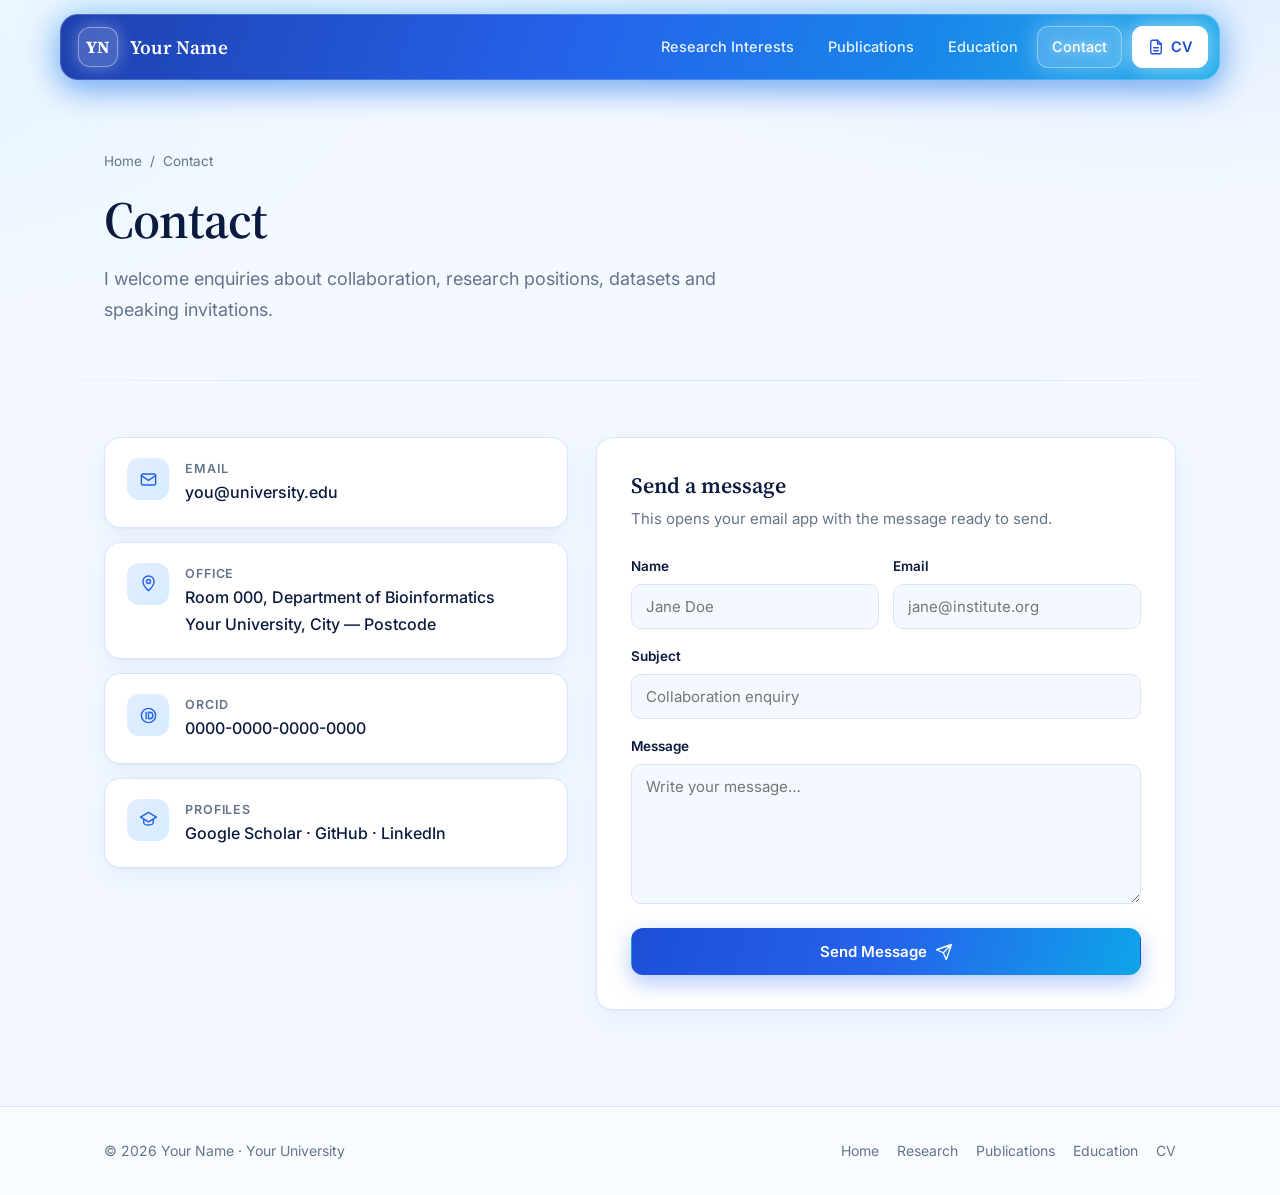
==== contact.html @ ebce8772 "Add files via upload" ====
<!DOCTYPE html>
<html lang="en">
<head>
  <meta charset="UTF-8">
  <meta name="viewport" content="width=device-width, initial-scale=1.0">
  <title>Contact | Your Name</title>
  <link rel="preconnect" href="https://fonts.googleapis.com">
  <link rel="preconnect" href="https://fonts.gstatic.com" crossorigin>
  <link href="https://fonts.googleapis.com/css2?family=Inter:wght@400;500;600;700&family=Source+Serif+4:opsz,wght@8..60,500;8..60,600;8..60,700&display=swap" rel="stylesheet">
  <link rel="stylesheet" href="styles.css">
</head>
<body>

<header class="site-header">
  <div class="navbar">
    <a href="index.html" class="brand" aria-label="Home">
      <span class="brand-mark">YN</span>
      <span class="brand-name">Your Name</span>
    </a>
    <button class="menu-toggle" id="menuToggle" aria-label="Open menu" aria-expanded="false">
      <svg class="icon" viewBox="0 0 24 24"><path d="M4 7h16M4 12h16M4 17h16"/></svg>
    </button>
    <ul class="nav-links" id="navLinks">
      <li><a href="research.html">Research Interests</a></li>
      <li><a href="publications.html">Publications</a></li>
      <li><a href="education.html">Education</a></li>
      <li><a href="contact.html" class="active" aria-current="page">Contact</a></li>
      <li><a href="cv.html" class="nav-cv"><svg class="icon" viewBox="0 0 24 24"><path d="M14 3H7a2 2 0 0 0-2 2v14a2 2 0 0 0 2 2h10a2 2 0 0 0 2-2V8z"/><path d="M14 3v5h5M9 13h6M9 17h6"/></svg>CV</a></li>
    </ul>
  </div>
</header>

<main>
  <section class="page-hero">
    <div class="container reveal">
      <div class="crumbs"><a href="index.html">Home</a> / <span>Contact</span></div>
      <h1>Contact</h1>
      <p>I welcome enquiries about collaboration, research positions, datasets and speaking invitations.</p>
    </div>
  </section>

  <section class="page-body">
    <div class="container contact-grid">
      <div class="contact-info reveal">
        <div class="card c-item">
          <div class="r-icon"><svg class="icon" viewBox="0 0 24 24"><rect x="3" y="5" width="18" height="14" rx="2"/><path d="M3 7l9 6 9-6"/></svg></div>
          <div><div class="c-label">Email</div><div class="c-value"><a href="mailto:you@university.edu">you@university.edu</a></div></div>
        </div>
        <div class="card c-item">
          <div class="r-icon"><svg class="icon" viewBox="0 0 24 24"><path d="M12 21s-7-6.2-7-11.5a7 7 0 0 1 14 0C19 14.8 12 21 12 21z"/><circle cx="12" cy="9.5" r="2.5"/></svg></div>
          <div><div class="c-label">Office</div><div class="c-value">Room 000, Department of Bioinformatics<br>Your University, City — Postcode</div></div>
        </div>
        <div class="card c-item">
          <div class="r-icon"><svg class="icon" viewBox="0 0 24 24"><circle cx="12" cy="12" r="9"/><path d="M9 8v8M12 8h1.5a4 4 0 0 1 0 8H12z"/></svg></div>
          <div><div class="c-label">ORCID</div><div class="c-value"><a href="https://orcid.org/" target="_blank" rel="noopener">0000-0000-0000-0000</a></div></div>
        </div>
        <div class="card c-item">
          <div class="r-icon"><svg class="icon" viewBox="0 0 24 24"><path d="M2 9l10-6 10 6-10 6z"/><path d="M6 11.5V16c0 1.5 2.7 3 6 3s6-1.5 6-3v-4.5"/></svg></div>
          <div><div class="c-label">Profiles</div><div class="c-value">
            <a href="https://scholar.google.com/" target="_blank" rel="noopener">Google Scholar</a> ·
            <a href="https://github.com/" target="_blank" rel="noopener">GitHub</a> ·
            <a href="https://www.linkedin.com/" target="_blank" rel="noopener">LinkedIn</a>
          </div></div>
        </div>
      </div>

      <!-- Change data-email to your address -->
      <form class="card contact-form reveal" id="contactForm" data-email="you@university.edu">
        <h3>Send a message</h3>
        <p>This opens your email app with the message ready to send.</p>
        <div class="field-row">
          <div class="field"><label for="cName">Name</label><input id="cName" type="text" placeholder="Jane Doe" required></div>
          <div class="field"><label for="cEmail">Email</label><input id="cEmail" type="email" placeholder="jane@institute.org" required></div>
        </div>
        <div class="field"><label for="cSubject">Subject</label><input id="cSubject" type="text" placeholder="Collaboration enquiry"></div>
        <div class="field"><label for="cMsg">Message</label><textarea id="cMsg" placeholder="Write your message…" required></textarea></div>
        <button type="submit" class="btn btn-primary">
          Send Message
          <svg class="icon" viewBox="0 0 24 24"><path d="M22 2L11 13M22 2l-7 20-4-9-9-4z"/></svg>
        </button>
      </form>
    </div>
  </section>
</main>

<footer>
  <div class="container foot">
    <span>© <span id="year">2026</span> Your Name · Your University</span>
    <nav><a href="index.html">Home</a><a href="research.html">Research</a><a href="publications.html">Publications</a><a href="education.html">Education</a><a href="cv.html">CV</a></nav>
  </div>
</footer>

<script src="script.js"></script>
</body>
</html>
---- styles.css ----
/* =========================================================
   Portfolio — shared stylesheet (used by every page)
   ========================================================= */

:root {
  --bg: #f4f9ff;            /* very light blue page background */
  --bg-2: #eaf3ff;
  --surface: #ffffff;
  --ink: #0b1b3f;
  --text: #334155;
  --muted: #64748b;
  --line: #d9e6fa;
  --accent: #2563eb;
  --accent-strong: #1d4ed8;
  --accent-soft: #e3eeff;
  --sky: #0ea5e9;
  --gold: #b7791f;
  --shadow: 0 1px 2px rgba(15,40,100,.04), 0 10px 30px rgba(37,99,235,.08);
  --radius: 16px;
  --serif: "Source Serif 4", Georgia, serif;
  --sans: "Inter", system-ui, -apple-system, "Segoe UI", Roboto, sans-serif;
}

*, *::before, *::after { margin: 0; padding: 0; box-sizing: border-box; }
html { scroll-behavior: smooth; }
body {
  font-family: var(--sans);
  background:
    radial-gradient(1200px 500px at 90% -10%, #dcebff 0%, transparent 60%),
    radial-gradient(900px 400px at -10% 10%, #e6f4ff 0%, transparent 60%),
    var(--bg);
  background-attachment: fixed;
  color: var(--text);
  line-height: 1.7;
  font-size: 16px;
  -webkit-font-smoothing: antialiased;
  min-height: 100vh;
  display: flex;
  flex-direction: column;
}
main { flex: 1; }
a { color: var(--accent); text-decoration: none; }
a:hover { color: var(--accent-strong); }
img { max-width: 100%; display: block; }
.container { width: 100%; max-width: 1120px; margin: 0 auto; padding: 0 24px; }
h1, h2, h3 { font-family: var(--serif); color: var(--ink); line-height: 1.25; font-weight: 600; }
svg.icon { width: 18px; height: 18px; stroke: currentColor; fill: none; stroke-width: 1.8; stroke-linecap: round; stroke-linejoin: round; flex-shrink: 0; }

/* =========================================================
   GLOWING BLUE NAVIGATION BAR
   ========================================================= */
.site-header {
  position: fixed; top: 14px; left: 0; right: 0; z-index: 100;
  padding: 0 16px;
}
.navbar {
  position: relative;
  max-width: 1160px; margin: 0 auto;
  height: 66px; padding: 0 12px 0 18px;
  display: flex; align-items: center; justify-content: space-between;
  border-radius: 18px;
  background: linear-gradient(110deg, #1e40af 0%, #2563eb 45%, #0ea5e9 100%);
  box-shadow:
    0 0 0 1px rgba(255,255,255,.18) inset,
    0 10px 30px rgba(37,99,235,.45),
    0 0 40px rgba(14,165,233,.35);
  animation: navGlow 4s ease-in-out infinite;
  overflow: visible;
}
/* moving light sweep across the bar */
.navbar::before {
  content: ""; position: absolute; inset: 0; border-radius: inherit; pointer-events: none;
  background: linear-gradient(100deg, transparent 30%, rgba(255,255,255,.22) 50%, transparent 70%);
  background-size: 250% 100%;
  animation: navShine 6s linear infinite;
}
@keyframes navGlow {
  0%, 100% { box-shadow: 0 0 0 1px rgba(255,255,255,.18) inset, 0 10px 30px rgba(37,99,235,.40), 0 0 34px rgba(14,165,233,.28); }
  50%      { box-shadow: 0 0 0 1px rgba(255,255,255,.22) inset, 0 12px 38px rgba(37,99,235,.55), 0 0 60px rgba(14,165,233,.50); }
}
@keyframes navShine { from { background-position: 150% 0; } to { background-position: -100% 0; } }

.brand { display: flex; align-items: center; gap: 12px; color: #fff; position: relative; z-index: 1; }
.brand:hover { color: #fff; }
.brand-mark {
  width: 40px; height: 40px; border-radius: 12px;
  background: rgba(255,255,255,.18); border: 1px solid rgba(255,255,255,.4);
  display: grid; place-items: center;
  font-family: var(--serif); font-weight: 700; font-size: 17px;
  box-shadow: 0 0 18px rgba(255,255,255,.35);
}
.brand-name { font-family: var(--serif); font-weight: 600; font-size: 19px; letter-spacing: .01em; }

.nav-links { display: flex; align-items: center; gap: 4px; list-style: none; position: relative; z-index: 1; }
.nav-links a {
  display: flex; align-items: center; gap: 6px;
  padding: 9px 15px; border-radius: 11px;
  color: rgba(255,255,255,.9); font-size: 14.5px; font-weight: 500;
  transition: background .25s, color .25s, box-shadow .25s, text-shadow .25s;
}
.nav-links a:hover {
  color: #fff; background: rgba(255,255,255,.14);
  text-shadow: 0 0 12px rgba(255,255,255,.8);
}
.nav-links a.active {
  color: #fff; background: rgba(255,255,255,.2);
  box-shadow: 0 0 0 1px rgba(255,255,255,.35) inset, 0 0 22px rgba(255,255,255,.35);
  text-shadow: 0 0 10px rgba(255,255,255,.7);
}
.nav-links a.nav-cv {
  margin-left: 6px; background: #fff; color: var(--accent-strong); font-weight: 600;
  box-shadow: 0 0 20px rgba(255,255,255,.55);
}
.nav-links a.nav-cv:hover { background: #fff; color: var(--accent-strong); text-shadow: none; box-shadow: 0 0 30px rgba(255,255,255,.9); transform: translateY(-1px); }
.nav-links a.nav-cv.active { outline: 2px solid rgba(255,255,255,.7); outline-offset: 2px; }

.menu-toggle {
  display: none; position: relative; z-index: 1;
  background: rgba(255,255,255,.15); border: 1px solid rgba(255,255,255,.35); border-radius: 11px;
  width: 44px; height: 44px; cursor: pointer; color: #fff;
  align-items: center; justify-content: center;
}
.menu-toggle svg { width: 22px; height: 22px; }

/* =========================================================
   BUTTONS / COMMON
   ========================================================= */
.btn-row { display: flex; flex-wrap: wrap; gap: 12px; }
.btn {
  display: inline-flex; align-items: center; gap: 8px;
  padding: 13px 24px; border-radius: 12px; border: 1px solid transparent;
  font: 600 15px var(--sans); cursor: pointer; transition: all .2s;
}
.btn-primary {
  background: linear-gradient(110deg, #1d4ed8, #2563eb 50%, #0ea5e9); color: #fff;
  box-shadow: 0 8px 22px rgba(37,99,235,.35);
}
.btn-primary:hover { color: #fff; transform: translateY(-2px); box-shadow: 0 12px 30px rgba(37,99,235,.5); }
.btn-ghost { background: var(--surface); border-color: var(--line); color: var(--ink); }
.btn-ghost:hover { border-color: var(--accent); color: var(--accent); }

.eyebrow {
  display: inline-flex; align-items: center; gap: 8px;
  font-size: 13px; font-weight: 600; letter-spacing: .09em; text-transform: uppercase;
  color: var(--accent); margin-bottom: 16px;
}
.eyebrow::before { content: ""; width: 28px; height: 2px; background: linear-gradient(90deg, var(--accent), var(--sky)); }

.card {
  background: var(--surface); border: 1px solid var(--line); border-radius: var(--radius);
  box-shadow: var(--shadow);
}
.r-icon {
  width: 46px; height: 46px; border-radius: 12px; flex-shrink: 0;
  background: linear-gradient(135deg, var(--accent-soft), #d6ecff); color: var(--accent);
  display: grid; place-items: center;
}
.r-icon svg.icon { width: 22px; height: 22px; }
.tags { display: flex; flex-wrap: wrap; gap: 8px; }
.tag { font-size: 12.5px; padding: 4px 10px; border-radius: 6px; background: var(--accent-soft); color: var(--accent-strong); font-weight: 500; }

/* =========================================================
   PAGE HEADER (inner pages)
   ========================================================= */
.page-hero { padding: 150px 0 56px; position: relative; }
.page-hero::after {
  content: ""; position: absolute; left: 0; right: 0; bottom: 0; height: 1px;
  background: linear-gradient(90deg, transparent, var(--line) 20%, var(--line) 80%, transparent);
}
.crumbs { font-size: 13.5px; color: var(--muted); margin-bottom: 14px; display: flex; gap: 8px; align-items: center; }
.crumbs a { color: var(--muted); }
.crumbs a:hover { color: var(--accent); }
.page-hero h1 { font-size: clamp(36px, 5vw, 52px); letter-spacing: -.02em; margin-bottom: 12px; }
.page-hero p { font-size: 18px; color: var(--muted); max-width: 680px; }
.page-body { padding: 56px 0 96px; }

/* =========================================================
   HOME
   ========================================================= */
.hero { padding: 160px 0 80px; }
.hero-grid { display: grid; grid-template-columns: 1.4fr 1fr; gap: 64px; align-items: center; }
.hero h1 { font-size: clamp(40px, 6vw, 62px); letter-spacing: -.02em; margin-bottom: 10px; }
.hero .role { font-size: 19px; color: var(--ink); font-weight: 500; margin-bottom: 6px; }
.hero .affil { color: var(--muted); margin-bottom: 22px; display: flex; align-items: center; gap: 8px; }
.hero .lead { font-size: 17.5px; max-width: 580px; margin-bottom: 30px; }
.hero .btn-row { margin-bottom: 30px; }
.socials { display: flex; gap: 10px; flex-wrap: wrap; }
.social {
  display: inline-flex; align-items: center; gap: 7px;
  padding: 7px 13px; border: 1px solid var(--line); border-radius: 999px;
  font-size: 13.5px; font-weight: 500; color: var(--text); background: var(--surface); transition: all .2s;
}
.social:hover { border-color: var(--accent); color: var(--accent); box-shadow: 0 0 16px rgba(37,99,235,.18); }
.social svg.icon { width: 15px; height: 15px; }

.portrait-wrap { position: relative; justify-self: center; }
.portrait {
  width: 340px; height: 400px; border-radius: 24px; overflow: hidden;
  background: linear-gradient(145deg, #dbeafe, #f0f9ff);
  border: 6px solid #fff; box-shadow: 0 20px 50px rgba(37,99,235,.22);
  display: grid; place-items: center;
}
.portrait img { width: 100%; height: 100%; object-fit: cover; }
.portrait .initials { font-family: var(--serif); font-size: 96px; color: var(--accent); opacity: .45; display: none; }
.portrait.no-img .initials { display: block; }
.stat-card {
  position: absolute; left: -36px; bottom: 30px;
  background: var(--surface); border: 1px solid var(--line); border-radius: 14px;
  box-shadow: var(--shadow); padding: 16px 20px; display: flex; gap: 22px;
}
.stat strong { display: block; font-family: var(--serif); font-size: 26px; color: var(--ink); line-height: 1.1; }
.stat span { font-size: 12px; color: var(--muted); text-transform: uppercase; letter-spacing: .06em; }

.explore { padding: 20px 0 96px; }
.explore h2 { font-size: 28px; margin-bottom: 24px; }
.explore-grid { display: grid; grid-template-columns: repeat(5, 1fr); gap: 16px; }
.explore-card {
  padding: 24px 20px; display: flex; flex-direction: column; gap: 12px; color: var(--text);
  transition: transform .25s, box-shadow .25s, border-color .25s;
}
.explore-card:hover { transform: translateY(-4px); border-color: var(--accent); box-shadow: 0 16px 40px rgba(37,99,235,.18); color: var(--text); }
.explore-card h3 { font-size: 18px; }
.explore-card p { font-size: 14px; color: var(--muted); line-height: 1.55; }
.explore-card .go { margin-top: auto; font-size: 13.5px; font-weight: 600; color: var(--accent); display: flex; align-items: center; gap: 6px; }
.explore-card .go svg.icon { width: 15px; height: 15px; transition: transform .2s; }
.explore-card:hover .go svg.icon { transform: translateX(4px); }

/* =========================================================
   RESEARCH
   ========================================================= */
.research-grid { display: grid; grid-template-columns: repeat(2, 1fr); gap: 22px; }
.r-card { padding: 32px; transition: border-color .25s, transform .25s, box-shadow .25s; }
.r-card:hover { border-color: var(--accent); transform: translateY(-4px); box-shadow: 0 16px 40px rgba(37,99,235,.15); }
.r-card .r-icon { margin-bottom: 18px; }
.r-card h3 { font-size: 21px; margin-bottom: 10px; }
.r-card p { margin-bottom: 16px; }
.focus-box { margin-top: 28px; padding: 30px 32px; display: flex; gap: 20px; align-items: flex-start; }
.focus-box h3 { font-size: 20px; margin-bottom: 6px; }

/* =========================================================
   PUBLICATIONS
   ========================================================= */
.pub-toolbar { display: flex; justify-content: space-between; align-items: center; flex-wrap: wrap; gap: 16px; margin-bottom: 24px; }
.filters { display: flex; gap: 8px; flex-wrap: wrap; }
.filter {
  padding: 8px 16px; border-radius: 999px; border: 1px solid var(--line); background: var(--surface);
  font: 500 14px var(--sans); color: var(--text); cursor: pointer; transition: all .2s;
}
.filter:hover { border-color: var(--accent); color: var(--accent); }
.filter.active { background: var(--accent); color: #fff; border-color: var(--accent); box-shadow: 0 0 18px rgba(37,99,235,.35); }
.pub-note { font-size: 13.5px; color: var(--muted); }
.pub-list { list-style: none; display: flex; flex-direction: column; gap: 14px; }
.pub { display: grid; grid-template-columns: 80px 1fr; gap: 24px; padding: 26px 28px; }
.pub.hidden { display: none; }
.pub-year { font-family: var(--serif); font-size: 22px; color: var(--accent); font-weight: 600; }
.pub-title { font-family: var(--serif); font-size: 19px; color: var(--ink); font-weight: 600; line-height: 1.4; margin-bottom: 6px; }
.pub-authors { font-size: 15px; margin-bottom: 4px; }
.pub-authors .me { color: var(--ink); font-weight: 600; text-decoration: underline; text-decoration-color: var(--accent); text-underline-offset: 3px; }
.pub-venue { font-size: 15px; color: var(--muted); font-style: italic; margin-bottom: 12px; }
.pub-meta { display: flex; flex-wrap: wrap; gap: 8px; align-items: center; }
.badge { font-size: 11.5px; font-weight: 600; letter-spacing: .05em; text-transform: uppercase; padding: 3px 9px; border-radius: 5px; }
.badge.journal { background: var(--accent-soft); color: var(--accent-strong); }
.badge.conference { background: #fdf3e2; color: var(--gold); }
.badge.preprint { background: #f1f5f9; color: var(--muted); border: 1px solid var(--line); }
.pub-link {
  display: inline-flex; align-items: center; gap: 5px;
  font-size: 13px; font-weight: 600; padding: 3px 10px; border-radius: 6px;
  border: 1px solid var(--line); color: var(--text); background: var(--surface);
}
.pub-link:hover { border-color: var(--accent); color: var(--accent); }
.pub-link svg.icon { width: 13px; height: 13px; }
.pub-more { margin-top: 28px; }

/* =========================================================
   EDUCATION
   ========================================================= */
.timeline { position: relative; margin-left: 8px; }
.timeline::before { content: ""; position: absolute; left: 0; top: 8px; bottom: 8px; width: 2px; background: linear-gradient(var(--accent), var(--sky), var(--line)); }
.edu { position: relative; padding: 0 0 36px 44px; }
.edu:last-child { padding-bottom: 0; }
.edu::before {
  content: ""; position: absolute; left: -7px; top: 26px;
  width: 16px; height: 16px; border-radius: 50%;
  background: #fff; border: 3px solid var(--accent); box-shadow: 0 0 12px rgba(37,99,235,.5);
}
.edu-card { padding: 28px 30px; display: grid; grid-template-columns: 1fr auto; gap: 8px 24px; }
.edu-card h3 { font-size: 21px; }
.edu-date { font-size: 14px; font-weight: 600; color: var(--accent); white-space: nowrap; padding-top: 4px; }
.edu-inst { grid-column: 1 / -1; color: var(--ink); font-weight: 500; display: flex; align-items: center; gap: 7px; }
.edu-details { grid-column: 1 / -1; margin-top: 8px; font-size: 15px; }
.edu-details div { margin-bottom: 3px; }
.edu-details b { color: var(--ink); font-weight: 600; }

/* =========================================================
   CONTACT
   ========================================================= */
.contact-grid { display: grid; grid-template-columns: 1fr 1.25fr; gap: 28px; }
.contact-info { display: flex; flex-direction: column; gap: 14px; }
.c-item { display: flex; gap: 16px; align-items: flex-start; padding: 20px 22px; }
.c-item .r-icon { width: 42px; height: 42px; }
.c-item .r-icon svg.icon { width: 19px; height: 19px; }
.c-label { font-size: 12.5px; text-transform: uppercase; letter-spacing: .07em; color: var(--muted); font-weight: 600; }
.c-value { color: var(--ink); font-weight: 500; word-break: break-word; }
.c-value a { color: var(--ink); }
.c-value a:hover { color: var(--accent); }
.contact-form { padding: 34px; }
.contact-form h3 { font-size: 22px; margin-bottom: 6px; }
.contact-form > p { color: var(--muted); font-size: 15px; margin-bottom: 24px; }
.field-row { display: grid; grid-template-columns: 1fr 1fr; gap: 14px; }
.field { margin-bottom: 16px; }
.field label { display: block; font-size: 13.5px; font-weight: 600; color: var(--ink); margin-bottom: 6px; }
.field input, .field textarea {
  width: 100%; padding: 12px 14px; border-radius: 10px; border: 1px solid var(--line);
  background: var(--bg); color: var(--ink); font: 15px var(--sans); transition: border-color .2s, box-shadow .2s;
}
.field input:focus, .field textarea:focus { outline: none; border-color: var(--accent); box-shadow: 0 0 0 3px var(--accent-soft), 0 0 16px rgba(37,99,235,.15); }
.field textarea { resize: vertical; min-height: 140px; }
.contact-form .btn { width: 100%; justify-content: center; }

/* =========================================================
   CV
   ========================================================= */
.cv-top { display: grid; grid-template-columns: 1.2fr 1fr; gap: 28px; margin-bottom: 28px; }
.cv-download {
  padding: 40px; color: #e8f0ff; border: none; position: relative; overflow: hidden;
  background: linear-gradient(135deg, #1e3a8a 0%, #1d4ed8 55%, #0ea5e9 130%);
  box-shadow: 0 18px 44px rgba(37,99,235,.35);
}
.cv-download::after {
  content: ""; position: absolute; right: -90px; top: -90px; width: 280px; height: 280px; border-radius: 50%;
  background: radial-gradient(circle, rgba(255,255,255,.28), transparent 70%); pointer-events: none;
}
.cv-download h2 { color: #fff; font-size: 30px; margin-bottom: 10px; }
.cv-download p { color: #cfe0ff; margin-bottom: 24px; max-width: 440px; }
.cv-download .btn-primary { background: #fff; color: var(--accent-strong); box-shadow: 0 0 24px rgba(255,255,255,.4); }
.cv-download .btn-primary:hover { color: var(--accent-strong); }
.cv-download .btn-ghost { background: transparent; border-color: rgba(255,255,255,.4); color: #fff; }
.cv-download .btn-ghost:hover { border-color: #fff; color: #fff; }
.cv-updated { font-size: 13px; color: #b8cdf5; margin-top: 18px; display: flex; align-items: center; gap: 6px; position: relative; z-index: 1; }
.cv-side { padding: 30px; display: flex; flex-direction: column; gap: 22px; }
.cv-side h4 { font-size: 12.5px; text-transform: uppercase; letter-spacing: .1em; color: var(--muted); margin-bottom: 10px; font-weight: 600; }
.cv-side ul { list-style: none; }
.cv-side li { padding: 7px 0; border-bottom: 1px solid var(--line); display: flex; justify-content: space-between; gap: 16px; font-size: 15px; color: var(--ink); }
.cv-side li:last-child { border-bottom: none; }
.cv-side li span:last-child { color: var(--muted); white-space: nowrap; }
.skill-chips { display: flex; flex-wrap: wrap; gap: 8px; }
.skill-chips span { font-size: 13px; padding: 5px 12px; border-radius: 6px; background: var(--accent-soft); color: var(--accent-strong); font-weight: 500; }
.cv-viewer { overflow: hidden; }
.cv-viewer-head { display: flex; justify-content: space-between; align-items: center; padding: 16px 22px; border-bottom: 1px solid var(--line); font-weight: 600; color: var(--ink); }
.cv-viewer iframe { width: 100%; height: 820px; border: 0; display: block; background: var(--bg-2); }

/* =========================================================
   FOOTER
   ========================================================= */
footer { padding: 32px 0; border-top: 1px solid var(--line); background: rgba(255,255,255,.5); }
.foot { display: flex; justify-content: space-between; align-items: center; flex-wrap: wrap; gap: 12px; font-size: 14px; color: var(--muted); }
.foot nav { display: flex; gap: 18px; flex-wrap: wrap; }
.foot a { color: var(--muted); }
.foot a:hover { color: var(--accent); }

/* =========================================================
   ANIMATION
   ========================================================= */
.reveal { opacity: 0; transform: translateY(18px); transition: opacity .7s ease, transform .7s ease; }
.reveal.in { opacity: 1; transform: none; }
@media (prefers-reduced-motion: reduce) {
  html { scroll-behavior: auto; }
  .reveal { opacity: 1; transform: none; transition: none; }
  .navbar, .navbar::before { animation: none; }
}

/* =========================================================
   RESPONSIVE
   ========================================================= */
@media (max-width: 1000px) {
  .explore-grid { grid-template-columns: repeat(3, 1fr); }
}
@media (max-width: 960px) {
  .hero-grid { grid-template-columns: 1fr; gap: 48px; }
  .portrait-wrap { justify-self: start; }
  .contact-grid, .cv-top { grid-template-columns: 1fr; }
  .stat-card { left: auto; right: -16px; }
}
@media (max-width: 900px) {
  .menu-toggle { display: inline-flex; }
  .nav-links {
    position: absolute; top: calc(100% + 10px); left: 0; right: 0;
    flex-direction: column; align-items: stretch; gap: 4px;
    padding: 12px; border-radius: 16px;
    background: linear-gradient(160deg, #1e40af, #2563eb 60%, #0ea5e9);
    box-shadow: 0 16px 40px rgba(37,99,235,.45), 0 0 40px rgba(14,165,233,.3);
    display: none;
  }
  .nav-links.open { display: flex; }
  .nav-links a { padding: 12px 14px; font-size: 16px; }
  .nav-links a.nav-cv { margin: 6px 0 0; justify-content: center; }
}
@media (max-width: 640px) {
  .container { padding: 0 16px; }
  .site-header { top: 10px; padding: 0 10px; }
  .navbar { height: 60px; }
  .brand-name { font-size: 17px; }
  .hero { padding: 120px 0 56px; }
  .page-hero { padding: 120px 0 40px; }
  .page-body { padding: 40px 0 72px; }
  .research-grid { grid-template-columns: 1fr; }
  .explore-grid { grid-template-columns: 1fr 1fr; }
  .portrait { width: min(300px, 100%); height: 340px; }
  .portrait-wrap { justify-self: center; width: 100%; display: flex; flex-direction: column; align-items: center; }
  .stat-card { position: static; margin-top: -40px; }
  .pub { grid-template-columns: 1fr; gap: 4px; padding: 22px; }
  .pub-year { font-size: 16px; }
  .edu { padding-left: 30px; }
  .edu-card { grid-template-columns: 1fr; padding: 22px; }
  .field-row { grid-template-columns: 1fr; }
  .contact-form, .cv-download, .cv-side, .r-card { padding: 24px; }
  .focus-box { flex-direction: column; padding: 24px; }
  .cv-viewer iframe { height: 520px; }
}
@media (max-width: 420px) {
  .explore-grid { grid-template-columns: 1fr; }
}
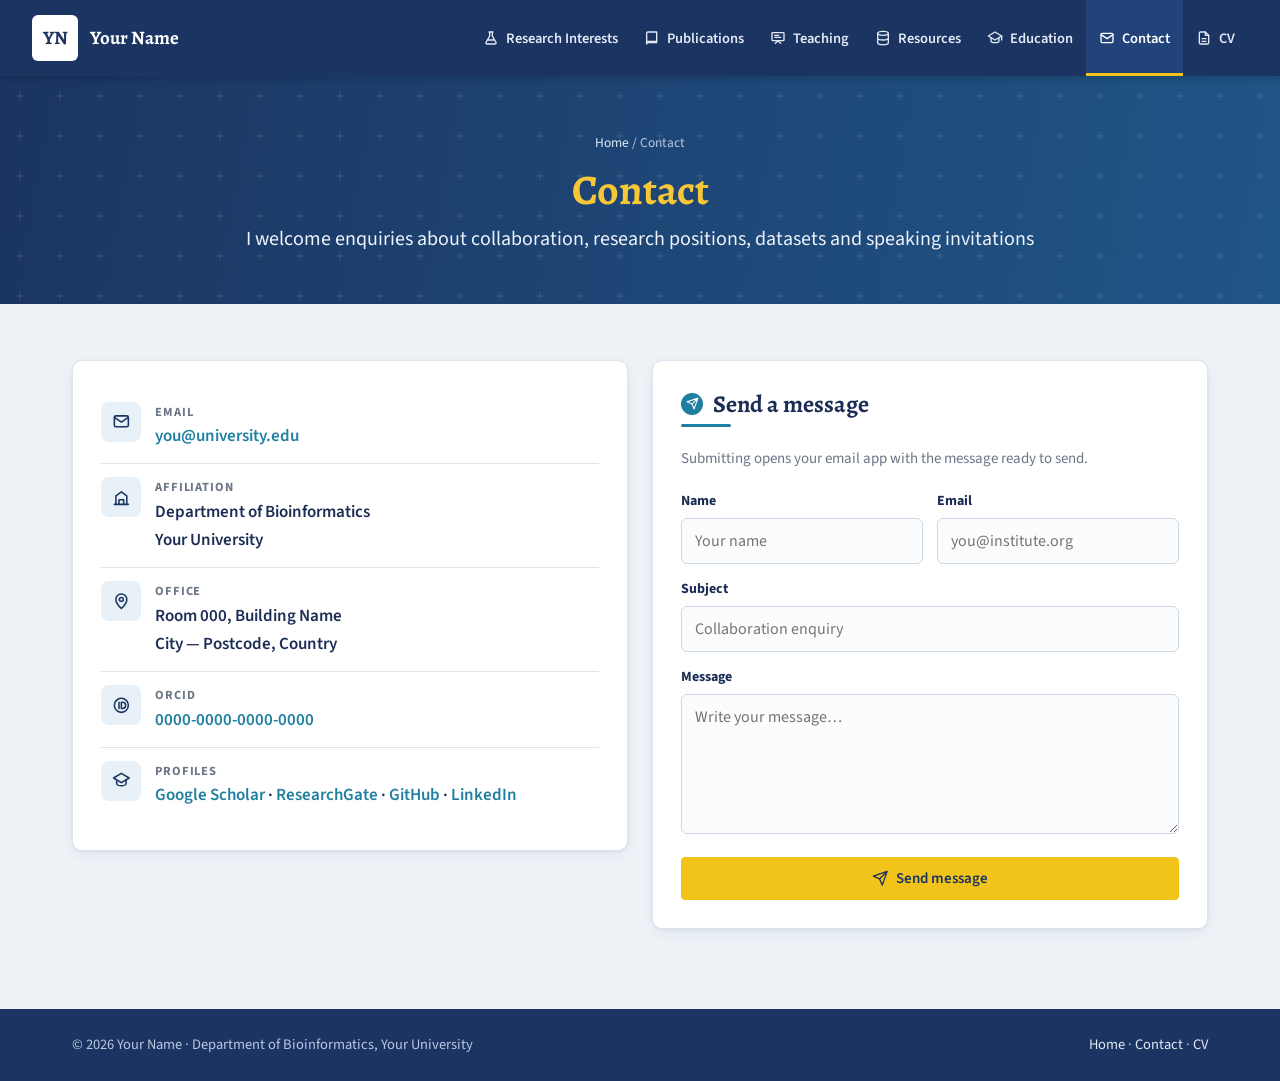
==== commit 67f60901: "Add files via upload" ====
--- a/contact.html
+++ b/contact.html
@@ -3,81 +3,72 @@
 <head>
   <meta charset="UTF-8">
   <meta name="viewport" content="width=device-width, initial-scale=1.0">
+  <meta name="description" content="Academic homepage of Your Name — PhD scholar in bioinformatics.">
   <title>Contact | Your Name</title>
   <link rel="preconnect" href="https://fonts.googleapis.com">
   <link rel="preconnect" href="https://fonts.gstatic.com" crossorigin>
-  <link href="https://fonts.googleapis.com/css2?family=Inter:wght@400;500;600;700&family=Source+Serif+4:opsz,wght@8..60,500;8..60,600;8..60,700&display=swap" rel="stylesheet">
+  <link href="https://fonts.googleapis.com/css2?family=Alegreya:wght@500;700&family=Source+Sans+3:ital,wght@0,400;0,600;0,700;1,400&display=swap" rel="stylesheet">
   <link rel="stylesheet" href="styles.css">
 </head>
 <body>
 
 <header class="site-header">
-  <div class="navbar">
+  <div class="container nav">
     <a href="index.html" class="brand" aria-label="Home">
       <span class="brand-mark">YN</span>
-      <span class="brand-name">Your Name</span>
+      <span class="brand-text">
+        <span class="brand-name">Your Name</span>
+        <span class="brand-sub">PhD Scholar · Bioinformatics</span>
+      </span>
     </a>
-    <button class="menu-toggle" id="menuToggle" aria-label="Open menu" aria-expanded="false">
-      <svg class="icon" viewBox="0 0 24 24"><path d="M4 7h16M4 12h16M4 17h16"/></svg>
-    </button>
-    <ul class="nav-links" id="navLinks">
-      <li><a href="research.html">Research Interests</a></li>
-      <li><a href="publications.html">Publications</a></li>
-      <li><a href="education.html">Education</a></li>
-      <li><a href="contact.html" class="active" aria-current="page">Contact</a></li>
-      <li><a href="cv.html" class="nav-cv"><svg class="icon" viewBox="0 0 24 24"><path d="M14 3H7a2 2 0 0 0-2 2v14a2 2 0 0 0 2 2h10a2 2 0 0 0 2-2V8z"/><path d="M14 3v5h5M9 13h6M9 17h6"/></svg>CV</a></li>
-    </ul>
+    <button class="menu-toggle" id="menuToggle" aria-label="Open menu" aria-expanded="false"><svg class="i" viewBox="0 0 24 24"><path d="M4 7h16M4 12h16M4 17h16"/></svg></button>
+    <nav aria-label="Main">
+      <ul class="nav-links" id="navLinks">
+        <li><a href="research.html"><svg class="i" viewBox="0 0 24 24"><path d="M9 3h6M10 3v6L4.5 18.5A1.7 1.7 0 0 0 6 21h12a1.7 1.7 0 0 0 1.5-2.5L14 9V3M7 15h10"/></svg><span>Research Interests</span></a></li>
+        <li><a href="publications.html"><svg class="i" viewBox="0 0 24 24"><path d="M4 19V5a2 2 0 0 1 2-2h13v16H6a2 2 0 0 0-2 2zM4 19a2 2 0 0 1 2-2h13"/></svg><span>Publications</span></a></li>
+        <li><a href="teaching.html"><svg class="i" viewBox="0 0 24 24"><rect x="3" y="4" width="18" height="12" rx="1"/><path d="M8 20l4-4 4 4M7 8h6M7 11h9"/></svg><span>Teaching</span></a></li>
+        <li><a href="resources.html"><svg class="i" viewBox="0 0 24 24"><ellipse cx="12" cy="5" rx="8" ry="3"/><path d="M4 5v7c0 1.7 3.6 3 8 3s8-1.3 8-3V5M4 12v7c0 1.7 3.6 3 8 3s8-1.3 8-3v-7"/></svg><span>Resources</span></a></li>
+        <li><a href="education.html"><svg class="i" viewBox="0 0 24 24"><path d="M2 9l10-6 10 6-10 6z"/><path d="M6 11.5V16c0 1.5 2.7 3 6 3s6-1.5 6-3v-4.5M22 9v6"/></svg><span>Education</span></a></li>
+        <li><a href="contact.html" class="active" aria-current="page"><svg class="i" viewBox="0 0 24 24"><rect x="3" y="5" width="18" height="14" rx="2"/><path d="M3 7l9 6 9-6"/></svg><span>Contact</span></a></li>
+        <li><a href="cv.html"><svg class="i" viewBox="0 0 24 24"><path d="M14 3H7a2 2 0 0 0-2 2v14a2 2 0 0 0 2 2h10a2 2 0 0 0 2-2V8z"/><path d="M14 3v5h5M9 13h6M9 17h6"/></svg><span>CV</span></a></li>
+      </ul>
+    </nav>
   </div>
 </header>
 
 <main>
-  <section class="page-hero">
-    <div class="container reveal">
-      <div class="crumbs"><a href="index.html">Home</a> / <span>Contact</span></div>
+  <section class="hero-band">
+    <div class="container">
+      <div class="crumbs"><a href="index.html">Home</a> / Contact</div>
       <h1>Contact</h1>
-      <p>I welcome enquiries about collaboration, research positions, datasets and speaking invitations.</p>
+      <p>I welcome enquiries about collaboration, research positions, datasets and speaking invitations</p>
     </div>
   </section>
-
   <section class="page-body">
     <div class="container contact-grid">
-      <div class="contact-info reveal">
-        <div class="card c-item">
-          <div class="r-icon"><svg class="icon" viewBox="0 0 24 24"><rect x="3" y="5" width="18" height="14" rx="2"/><path d="M3 7l9 6 9-6"/></svg></div>
-          <div><div class="c-label">Email</div><div class="c-value"><a href="mailto:you@university.edu">you@university.edu</a></div></div>
-        </div>
-        <div class="card c-item">
-          <div class="r-icon"><svg class="icon" viewBox="0 0 24 24"><path d="M12 21s-7-6.2-7-11.5a7 7 0 0 1 14 0C19 14.8 12 21 12 21z"/><circle cx="12" cy="9.5" r="2.5"/></svg></div>
-          <div><div class="c-label">Office</div><div class="c-value">Room 000, Department of Bioinformatics<br>Your University, City — Postcode</div></div>
-        </div>
-        <div class="card c-item">
-          <div class="r-icon"><svg class="icon" viewBox="0 0 24 24"><circle cx="12" cy="12" r="9"/><path d="M9 8v8M12 8h1.5a4 4 0 0 1 0 8H12z"/></svg></div>
-          <div><div class="c-label">ORCID</div><div class="c-value"><a href="https://orcid.org/" target="_blank" rel="noopener">0000-0000-0000-0000</a></div></div>
-        </div>
-        <div class="card c-item">
-          <div class="r-icon"><svg class="icon" viewBox="0 0 24 24"><path d="M2 9l10-6 10 6-10 6z"/><path d="M6 11.5V16c0 1.5 2.7 3 6 3s6-1.5 6-3v-4.5"/></svg></div>
-          <div><div class="c-label">Profiles</div><div class="c-value">
-            <a href="https://scholar.google.com/" target="_blank" rel="noopener">Google Scholar</a> ·
-            <a href="https://github.com/" target="_blank" rel="noopener">GitHub</a> ·
-            <a href="https://www.linkedin.com/" target="_blank" rel="noopener">LinkedIn</a>
-          </div></div>
-        </div>
+      <div class="card pad">
+        <div class="c-row"><div class="c-ico"><svg class="i" viewBox="0 0 24 24"><rect x="3" y="5" width="18" height="14" rx="2"/><path d="M3 7l9 6 9-6"/></svg></div><div><div class="c-label">Email</div><div class="c-val"><a href="mailto:you@university.edu">you@university.edu</a></div></div></div>
+        <div class="c-row"><div class="c-ico"><svg class="i" viewBox="0 0 24 24"><path d="M3 21h18M5 21V10l7-5 7 5v11M9 21v-6h6v6"/></svg></div><div><div class="c-label">Affiliation</div><div class="c-val">Department of Bioinformatics<br>Your University</div></div></div>
+        <div class="c-row"><div class="c-ico"><svg class="i" viewBox="0 0 24 24"><path d="M12 21s-7-6.2-7-11.5a7 7 0 0 1 14 0C19 14.8 12 21 12 21z"/><circle cx="12" cy="9.5" r="2.5"/></svg></div><div><div class="c-label">Office</div><div class="c-val">Room 000, Building Name<br>City — Postcode, Country</div></div></div>
+        <div class="c-row"><div class="c-ico"><svg class="i" viewBox="0 0 24 24"><circle cx="12" cy="12" r="9"/><path d="M9 8v8M12 8h1.5a4 4 0 0 1 0 8H12z"/></svg></div><div><div class="c-label">ORCID</div><div class="c-val"><a href="https://orcid.org/" target="_blank" rel="noopener">0000-0000-0000-0000</a></div></div></div>
+        <div class="c-row"><div class="c-ico"><svg class="i" viewBox="0 0 24 24"><path d="M2 9l10-6 10 6-10 6z"/><path d="M6 11.5V16c0 1.5 2.7 3 6 3s6-1.5 6-3v-4.5"/></svg></div><div><div class="c-label">Profiles</div><div class="c-val">
+          <a href="https://scholar.google.com/" target="_blank" rel="noopener">Google Scholar</a> ·
+          <a href="https://www.researchgate.net/" target="_blank" rel="noopener">ResearchGate</a> ·
+          <a href="https://github.com/" target="_blank" rel="noopener">GitHub</a> ·
+          <a href="https://www.linkedin.com/" target="_blank" rel="noopener">LinkedIn</a></div></div></div>
       </div>
 
-      <!-- Change data-email to your address -->
-      <form class="card contact-form reveal" id="contactForm" data-email="you@university.edu">
-        <h3>Send a message</h3>
-        <p>This opens your email app with the message ready to send.</p>
-        <div class="field-row">
-          <div class="field"><label for="cName">Name</label><input id="cName" type="text" placeholder="Jane Doe" required></div>
-          <div class="field"><label for="cEmail">Email</label><input id="cEmail" type="email" placeholder="jane@institute.org" required></div>
+      <!-- Change data-email to your own address -->
+      <form class="card pad form-card" id="contactForm" data-email="you@university.edu">
+        <h2 class="section-h"><span class="dot"><svg class="i" viewBox="0 0 24 24"><path d="M22 2L11 13M22 2l-7 20-4-9-9-4z"/></svg></span>Send a message</h2>
+        <p>Submitting opens your email app with the message ready to send.</p>
+        <div class="row2">
+          <div class="field"><label for="cName">Name</label><input id="cName" type="text" placeholder="Your name" required></div>
+          <div class="field"><label for="cEmail">Email</label><input id="cEmail" type="email" placeholder="you@institute.org" required></div>
         </div>
         <div class="field"><label for="cSubject">Subject</label><input id="cSubject" type="text" placeholder="Collaboration enquiry"></div>
         <div class="field"><label for="cMsg">Message</label><textarea id="cMsg" placeholder="Write your message…" required></textarea></div>
-        <button type="submit" class="btn btn-primary">
-          Send Message
-          <svg class="icon" viewBox="0 0 24 24"><path d="M22 2L11 13M22 2l-7 20-4-9-9-4z"/></svg>
-        </button>
+        <button type="submit" class="btn btn-gold"><svg class="i" viewBox="0 0 24 24"><path d="M22 2L11 13M22 2l-7 20-4-9-9-4z"/></svg> Send message</button>
       </form>
     </div>
   </section>
@@ -85,8 +76,8 @@
 
 <footer>
   <div class="container foot">
-    <span>© <span id="year">2026</span> Your Name · Your University</span>
-    <nav><a href="index.html">Home</a><a href="research.html">Research</a><a href="publications.html">Publications</a><a href="education.html">Education</a><a href="cv.html">CV</a></nav>
+    <span>© <span id="year">2026</span> Your Name · Department of Bioinformatics, Your University</span>
+    <span><a href="index.html">Home</a> · <a href="contact.html">Contact</a> · <a href="cv.html">CV</a></span>
   </div>
 </footer>
 
--- a/styles.css
+++ b/styles.css
@@ -1,422 +1,387 @@
 /* =========================================================
-   Portfolio — shared stylesheet (used by every page)
-   ========================================================= */
-
+   Academic Portfolio — shared stylesheet
+   Colour scheme: navy + gold + teal (GPstab-pred style)
+   ========================================================= */
 :root {
-  --bg: #f4f9ff;            /* very light blue page background */
-  --bg-2: #eaf3ff;
+  --navy: #1b3461;         /* header / footer */
+  --navy-2: #22427a;       /* active nav item */
+  --navy-3: #1f5585;       /* hero gradient end */
+  --gold: #f2c318;         /* primary buttons, active underline */
+  --gold-text: #f7c737;    /* hero titles */
+  --teal: #1f7fa0;         /* heading underline, accents */
+  --bg: #eef2f7;           /* page background */
   --surface: #ffffff;
-  --ink: #0b1b3f;
-  --text: #334155;
-  --muted: #64748b;
-  --line: #d9e6fa;
-  --accent: #2563eb;
-  --accent-strong: #1d4ed8;
-  --accent-soft: #e3eeff;
-  --sky: #0ea5e9;
-  --gold: #b7791f;
-  --shadow: 0 1px 2px rgba(15,40,100,.04), 0 10px 30px rgba(37,99,235,.08);
-  --radius: 16px;
-  --serif: "Source Serif 4", Georgia, serif;
-  --sans: "Inter", system-ui, -apple-system, "Segoe UI", Roboto, sans-serif;
+  --ink: #1b2d55;          /* headings */
+  --text: #37414f;
+  --muted: #6b7686;
+  --line: #dde4ee;
+  --soft: #e8f0f8;
+  --radius: 10px;
+  --shadow: 0 1px 3px rgba(27,52,97,.08), 0 4px 14px rgba(27,52,97,.05);
+  --serif: "Alegreya", Georgia, "Times New Roman", serif;
+  --sans: "Source Sans 3", "Source Sans Pro", system-ui, -apple-system, "Segoe UI", Roboto, sans-serif;
+  --gutter: clamp(16px, 4vw, 32px);
 }
 
 *, *::before, *::after { margin: 0; padding: 0; box-sizing: border-box; }
-html { scroll-behavior: smooth; }
+html { -webkit-text-size-adjust: 100%; }
 body {
   font-family: var(--sans);
-  background:
-    radial-gradient(1200px 500px at 90% -10%, #dcebff 0%, transparent 60%),
-    radial-gradient(900px 400px at -10% 10%, #e6f4ff 0%, transparent 60%),
-    var(--bg);
-  background-attachment: fixed;
-  color: var(--text);
-  line-height: 1.7;
-  font-size: 16px;
+  font-size: clamp(15px, 0.35vw + 14px, 17px);
+  line-height: 1.65; color: var(--text); background: var(--bg);
   -webkit-font-smoothing: antialiased;
-  min-height: 100vh;
-  display: flex;
-  flex-direction: column;
+  min-height: 100vh; display: flex; flex-direction: column;
 }
 main { flex: 1; }
-a { color: var(--accent); text-decoration: none; }
-a:hover { color: var(--accent-strong); }
+a { color: var(--teal); text-decoration: none; }
+a:hover { color: var(--navy); text-decoration: underline; text-underline-offset: 3px; }
 img { max-width: 100%; display: block; }
-.container { width: 100%; max-width: 1120px; margin: 0 auto; padding: 0 24px; }
-h1, h2, h3 { font-family: var(--serif); color: var(--ink); line-height: 1.25; font-weight: 600; }
-svg.icon { width: 18px; height: 18px; stroke: currentColor; fill: none; stroke-width: 1.8; stroke-linecap: round; stroke-linejoin: round; flex-shrink: 0; }
-
-/* =========================================================
-   GLOWING BLUE NAVIGATION BAR
-   ========================================================= */
-.site-header {
-  position: fixed; top: 14px; left: 0; right: 0; z-index: 100;
-  padding: 0 16px;
-}
-.navbar {
-  position: relative;
-  max-width: 1160px; margin: 0 auto;
-  height: 66px; padding: 0 12px 0 18px;
-  display: flex; align-items: center; justify-content: space-between;
-  border-radius: 18px;
-  background: linear-gradient(110deg, #1e40af 0%, #2563eb 45%, #0ea5e9 100%);
-  box-shadow:
-    0 0 0 1px rgba(255,255,255,.18) inset,
-    0 10px 30px rgba(37,99,235,.45),
-    0 0 40px rgba(14,165,233,.35);
-  animation: navGlow 4s ease-in-out infinite;
-  overflow: visible;
-}
-/* moving light sweep across the bar */
-.navbar::before {
-  content: ""; position: absolute; inset: 0; border-radius: inherit; pointer-events: none;
-  background: linear-gradient(100deg, transparent 30%, rgba(255,255,255,.22) 50%, transparent 70%);
-  background-size: 250% 100%;
-  animation: navShine 6s linear infinite;
-}
-@keyframes navGlow {
-  0%, 100% { box-shadow: 0 0 0 1px rgba(255,255,255,.18) inset, 0 10px 30px rgba(37,99,235,.40), 0 0 34px rgba(14,165,233,.28); }
-  50%      { box-shadow: 0 0 0 1px rgba(255,255,255,.22) inset, 0 12px 38px rgba(37,99,235,.55), 0 0 60px rgba(14,165,233,.50); }
-}
-@keyframes navShine { from { background-position: 150% 0; } to { background-position: -100% 0; } }
-
-.brand { display: flex; align-items: center; gap: 12px; color: #fff; position: relative; z-index: 1; }
-.brand:hover { color: #fff; }
+h1, h2, h3, h4 { font-family: var(--serif); color: var(--ink); line-height: 1.25; font-weight: 700; }
+.container { width: 100%; max-width: 1200px; margin: 0 auto; padding: 0 var(--gutter); }
+svg.i { width: 1.1em; height: 1.1em; fill: none; stroke: currentColor; stroke-width: 2; stroke-linecap: round; stroke-linejoin: round; flex-shrink: 0; }
+
+/* =========================================================
+   HEADER / NAVIGATION  (solid navy, gold active underline)
+   ========================================================= */
+.site-header { position: sticky; top: 0; z-index: 100; background: var(--navy); box-shadow: 0 2px 8px rgba(0,0,0,.18); }
+.nav { display: flex; align-items: stretch; justify-content: space-between; min-height: 76px; gap: 24px; }
+.site-header .container { max-width: 1400px; }
+@media (max-width: 1480px) and (min-width: 1241px) { .brand-sub { display: none; } .nav-links a { padding: 0 11px; } }
+.brand { display: flex; align-items: center; gap: 12px; color: #fff; padding: 10px 0; min-width: 0; }
+.brand:hover { color: #fff; text-decoration: none; }
 .brand-mark {
-  width: 40px; height: 40px; border-radius: 12px;
-  background: rgba(255,255,255,.18); border: 1px solid rgba(255,255,255,.4);
-  display: grid; place-items: center;
-  font-family: var(--serif); font-weight: 700; font-size: 17px;
-  box-shadow: 0 0 18px rgba(255,255,255,.35);
-}
-.brand-name { font-family: var(--serif); font-weight: 600; font-size: 19px; letter-spacing: .01em; }
-
-.nav-links { display: flex; align-items: center; gap: 4px; list-style: none; position: relative; z-index: 1; }
+  width: 46px; height: 46px; border-radius: 6px; flex-shrink: 0;
+  display: grid; place-items: center; background: #fff; color: var(--navy);
+  font: 700 19px var(--serif);
+}
+.brand-text { display: flex; flex-direction: column; line-height: 1.2; min-width: 0; }
+.brand-name { font: 700 19px var(--serif); color: #fff; white-space: nowrap; }
+.brand-sub { font-size: 13px; color: #b9c8e2; white-space: nowrap; }
+
+.nav > nav { display: flex; }
+.nav-links { display: flex; align-items: stretch; list-style: none; }
+.nav-links li { display: flex; }
 .nav-links a {
-  display: flex; align-items: center; gap: 6px;
-  padding: 9px 15px; border-radius: 11px;
-  color: rgba(255,255,255,.9); font-size: 14.5px; font-weight: 500;
-  transition: background .25s, color .25s, box-shadow .25s, text-shadow .25s;
-}
-.nav-links a:hover {
-  color: #fff; background: rgba(255,255,255,.14);
-  text-shadow: 0 0 12px rgba(255,255,255,.8);
-}
-.nav-links a.active {
-  color: #fff; background: rgba(255,255,255,.2);
-  box-shadow: 0 0 0 1px rgba(255,255,255,.35) inset, 0 0 22px rgba(255,255,255,.35);
-  text-shadow: 0 0 10px rgba(255,255,255,.7);
-}
-.nav-links a.nav-cv {
-  margin-left: 6px; background: #fff; color: var(--accent-strong); font-weight: 600;
-  box-shadow: 0 0 20px rgba(255,255,255,.55);
-}
-.nav-links a.nav-cv:hover { background: #fff; color: var(--accent-strong); text-shadow: none; box-shadow: 0 0 30px rgba(255,255,255,.9); transform: translateY(-1px); }
-.nav-links a.nav-cv.active { outline: 2px solid rgba(255,255,255,.7); outline-offset: 2px; }
+  display: flex; align-items: center; gap: 7px; padding: 0 13px;
+  color: #e3eaf6; font: 600 14.5px var(--sans); white-space: nowrap;
+  border-bottom: 3px solid transparent; border-top: 3px solid transparent;
+  transition: background .2s, color .2s, border-color .2s;
+}
+.nav-links a:hover { color: #fff; background: rgba(255,255,255,.06); text-decoration: none; }
+.nav-links a.active { color: #fff; background: var(--navy-2); border-bottom-color: var(--gold); }
+.nav-links svg.i { width: 16px; height: 16px; }
 
 .menu-toggle {
-  display: none; position: relative; z-index: 1;
-  background: rgba(255,255,255,.15); border: 1px solid rgba(255,255,255,.35); border-radius: 11px;
-  width: 44px; height: 44px; cursor: pointer; color: #fff;
+  display: none; align-self: center; width: 44px; height: 44px; border-radius: 6px; cursor: pointer;
+  background: transparent; border: 1px solid rgba(255,255,255,.35); color: #fff;
   align-items: center; justify-content: center;
 }
-.menu-toggle svg { width: 22px; height: 22px; }
-
-/* =========================================================
-   BUTTONS / COMMON
-   ========================================================= */
-.btn-row { display: flex; flex-wrap: wrap; gap: 12px; }
+.menu-toggle svg.i { width: 22px; height: 22px; }
+
+/* =========================================================
+   HERO BAND (every page)
+   ========================================================= */
+.hero-band {
+  position: relative; text-align: center; color: #fff;
+  padding: clamp(36px, 6vw, 56px) 0 clamp(32px, 5vw, 48px);
+  background: linear-gradient(100deg, #1b3461 0%, #1e4777 55%, #1f5585 100%);
+  overflow: hidden;
+}
+.hero-band::before {   /* faint plus-sign pattern */
+  content: ""; position: absolute; inset: 0; opacity: .12; pointer-events: none;
+  background-image: url("data:image/svg+xml,%3Csvg xmlns='http://www.w3.org/2000/svg' width='40' height='40'%3E%3Cpath d='M20 16v8M16 20h8' stroke='%23ffffff' stroke-width='1.2'/%3E%3C/svg%3E");
+  background-size: 40px 40px;
+}
+.hero-band > .container { position: relative; }
+.hero-band h1 { font-family: var(--serif); color: var(--gold-text); font-size: clamp(28px, 4.2vw, 42px); margin-bottom: 6px; }
+.hero-band p { color: #eef3fb; font-size: clamp(16px, 1.6vw, 20px); max-width: 820px; margin: 0 auto; }
+.crumbs { font-size: 13.5px; color: #b9c8e2; margin-bottom: 10px; }
+.crumbs a { color: #dfe8f6; }
+.crumbs a:hover { color: #fff; }
+
+.page-body { padding: clamp(32px, 5vw, 56px) 0 clamp(48px, 7vw, 80px); }
+
+/* =========================================================
+   COMMON
+   ========================================================= */
+.card { background: var(--surface); border: 1px solid var(--line); border-radius: var(--radius); box-shadow: var(--shadow); }
+.section-h {
+  display: flex; align-items: center; gap: 10px;
+  font-size: clamp(20px, 2vw, 24px); margin-bottom: 20px; padding-bottom: 8px; position: relative;
+}
+.section-h::after { content: ""; position: absolute; left: 0; bottom: 0; width: 50px; height: 3px; border-radius: 2px; background: var(--teal); }
+.section-h .dot { width: 22px; height: 22px; border-radius: 50%; background: var(--teal); color: #fff; display: grid; place-items: center; flex-shrink: 0; }
+.section-h .dot svg.i { width: 13px; height: 13px; }
+.block { margin-bottom: clamp(32px, 5vw, 48px); }
+
 .btn {
-  display: inline-flex; align-items: center; gap: 8px;
-  padding: 13px 24px; border-radius: 12px; border: 1px solid transparent;
-  font: 600 15px var(--sans); cursor: pointer; transition: all .2s;
-}
-.btn-primary {
-  background: linear-gradient(110deg, #1d4ed8, #2563eb 50%, #0ea5e9); color: #fff;
-  box-shadow: 0 8px 22px rgba(37,99,235,.35);
-}
-.btn-primary:hover { color: #fff; transform: translateY(-2px); box-shadow: 0 12px 30px rgba(37,99,235,.5); }
-.btn-ghost { background: var(--surface); border-color: var(--line); color: var(--ink); }
-.btn-ghost:hover { border-color: var(--accent); color: var(--accent); }
-
-.eyebrow {
-  display: inline-flex; align-items: center; gap: 8px;
-  font-size: 13px; font-weight: 600; letter-spacing: .09em; text-transform: uppercase;
-  color: var(--accent); margin-bottom: 16px;
-}
-.eyebrow::before { content: ""; width: 28px; height: 2px; background: linear-gradient(90deg, var(--accent), var(--sky)); }
-
-.card {
-  background: var(--surface); border: 1px solid var(--line); border-radius: var(--radius);
-  box-shadow: var(--shadow);
-}
-.r-icon {
-  width: 46px; height: 46px; border-radius: 12px; flex-shrink: 0;
-  background: linear-gradient(135deg, var(--accent-soft), #d6ecff); color: var(--accent);
-  display: grid; place-items: center;
-}
-.r-icon svg.icon { width: 22px; height: 22px; }
-.tags { display: flex; flex-wrap: wrap; gap: 8px; }
-.tag { font-size: 12.5px; padding: 4px 10px; border-radius: 6px; background: var(--accent-soft); color: var(--accent-strong); font-weight: 500; }
-
-/* =========================================================
-   PAGE HEADER (inner pages)
-   ========================================================= */
-.page-hero { padding: 150px 0 56px; position: relative; }
-.page-hero::after {
-  content: ""; position: absolute; left: 0; right: 0; bottom: 0; height: 1px;
-  background: linear-gradient(90deg, transparent, var(--line) 20%, var(--line) 80%, transparent);
-}
-.crumbs { font-size: 13.5px; color: var(--muted); margin-bottom: 14px; display: flex; gap: 8px; align-items: center; }
-.crumbs a { color: var(--muted); }
-.crumbs a:hover { color: var(--accent); }
-.page-hero h1 { font-size: clamp(36px, 5vw, 52px); letter-spacing: -.02em; margin-bottom: 12px; }
-.page-hero p { font-size: 18px; color: var(--muted); max-width: 680px; }
-.page-body { padding: 56px 0 96px; }
+  display: inline-flex; align-items: center; justify-content: center; gap: 8px;
+  padding: 10px 22px; border-radius: 4px; border: 1px solid var(--navy);
+  font: 600 15px var(--sans); cursor: pointer; transition: background .2s, color .2s;
+}
+.btn:hover { text-decoration: none; }
+.btn-gold { background: var(--gold); border-color: var(--gold); color: var(--navy); }
+.btn-gold:hover { background: #e3b40b; border-color: #e3b40b; color: var(--navy); }
+.btn-line { background: var(--surface); color: var(--navy); }
+.btn-line:hover { background: var(--navy); color: #fff; }
+.pill {
+  display: inline-block; font-size: 13px; padding: 4px 11px; border-radius: 4px;
+  border: 1px solid var(--line); background: #f7f9fc; color: var(--muted);
+}
+.pill b { color: var(--ink); }
+.chips { display: flex; flex-wrap: wrap; gap: 6px; }
 
 /* =========================================================
    HOME
    ========================================================= */
-.hero { padding: 160px 0 80px; }
-.hero-grid { display: grid; grid-template-columns: 1.4fr 1fr; gap: 64px; align-items: center; }
-.hero h1 { font-size: clamp(40px, 6vw, 62px); letter-spacing: -.02em; margin-bottom: 10px; }
-.hero .role { font-size: 19px; color: var(--ink); font-weight: 500; margin-bottom: 6px; }
-.hero .affil { color: var(--muted); margin-bottom: 22px; display: flex; align-items: center; gap: 8px; }
-.hero .lead { font-size: 17.5px; max-width: 580px; margin-bottom: 30px; }
-.hero .btn-row { margin-bottom: 30px; }
-.socials { display: flex; gap: 10px; flex-wrap: wrap; }
-.social {
-  display: inline-flex; align-items: center; gap: 7px;
-  padding: 7px 13px; border: 1px solid var(--line); border-radius: 999px;
-  font-size: 13.5px; font-weight: 500; color: var(--text); background: var(--surface); transition: all .2s;
-}
-.social:hover { border-color: var(--accent); color: var(--accent); box-shadow: 0 0 16px rgba(37,99,235,.18); }
-.social svg.icon { width: 15px; height: 15px; }
-
-.portrait-wrap { position: relative; justify-self: center; }
-.portrait {
-  width: 340px; height: 400px; border-radius: 24px; overflow: hidden;
-  background: linear-gradient(145deg, #dbeafe, #f0f9ff);
-  border: 6px solid #fff; box-shadow: 0 20px 50px rgba(37,99,235,.22);
-  display: grid; place-items: center;
-}
-.portrait img { width: 100%; height: 100%; object-fit: cover; }
-.portrait .initials { font-family: var(--serif); font-size: 96px; color: var(--accent); opacity: .45; display: none; }
-.portrait.no-img .initials { display: block; }
-.stat-card {
-  position: absolute; left: -36px; bottom: 30px;
-  background: var(--surface); border: 1px solid var(--line); border-radius: 14px;
-  box-shadow: var(--shadow); padding: 16px 20px; display: flex; gap: 22px;
-}
-.stat strong { display: block; font-family: var(--serif); font-size: 26px; color: var(--ink); line-height: 1.1; }
-.stat span { font-size: 12px; color: var(--muted); text-transform: uppercase; letter-spacing: .06em; }
-
-.explore { padding: 20px 0 96px; }
-.explore h2 { font-size: 28px; margin-bottom: 24px; }
-.explore-grid { display: grid; grid-template-columns: repeat(5, 1fr); gap: 16px; }
-.explore-card {
-  padding: 24px 20px; display: flex; flex-direction: column; gap: 12px; color: var(--text);
-  transition: transform .25s, box-shadow .25s, border-color .25s;
-}
-.explore-card:hover { transform: translateY(-4px); border-color: var(--accent); box-shadow: 0 16px 40px rgba(37,99,235,.18); color: var(--text); }
-.explore-card h3 { font-size: 18px; }
-.explore-card p { font-size: 14px; color: var(--muted); line-height: 1.55; }
-.explore-card .go { margin-top: auto; font-size: 13.5px; font-weight: 600; color: var(--accent); display: flex; align-items: center; gap: 6px; }
-.explore-card .go svg.icon { width: 15px; height: 15px; transition: transform .2s; }
-.explore-card:hover .go svg.icon { transform: translateX(4px); }
+.profile-grid { display: grid; grid-template-columns: minmax(260px, 320px) 1fr; gap: clamp(24px, 4vw, 48px); align-items: start; }
+.profile-card { padding: 30px 24px 26px; text-align: center; position: sticky; top: 100px; border-top: 3px solid var(--teal); }
+.avatar {
+  width: clamp(150px, 16vw, 180px); aspect-ratio: 1; margin: 0 auto 18px; border-radius: 50%; overflow: hidden;
+  border: 4px solid #fff; box-shadow: 0 0 0 2px var(--line);
+  background: var(--soft); display: grid; place-items: center;
+}
+.avatar img { width: 100%; height: 100%; object-fit: cover; }
+.avatar .initials { display: none; font: 700 52px var(--serif); color: #8ea6c8; }
+.avatar.no-img .initials { display: block; }
+.profile-card h2 { font-size: 24px; margin-bottom: 2px; }
+.profile-card .role { color: var(--ink); font-weight: 600; }
+.profile-card .org { color: var(--muted); font-size: 15px; line-height: 1.5; margin-top: 2px; }
+.icons { display: flex; justify-content: center; flex-wrap: wrap; gap: 6px; margin: 18px 0 20px; }
+.icons a {
+  width: 36px; height: 36px; border-radius: 50%; display: grid; place-items: center;
+  color: var(--navy); background: var(--soft); border: 1px solid var(--line); transition: background .2s, color .2s;
+}
+.icons a:hover { background: var(--navy); color: #fff; text-decoration: none; }
+.icons svg.i { width: 16px; height: 16px; }
+.profile-card .btn { width: 100%; }
+.profile-meta { margin-top: 18px; padding-top: 16px; border-top: 1px solid var(--line); text-align: left; font-size: 14.5px; }
+.profile-meta div { display: flex; gap: 10px; align-items: flex-start; padding: 4px 0; word-break: break-word; }
+.profile-meta svg.i { margin-top: 4px; color: var(--teal); }
+
+.bio-card { padding: clamp(22px, 3vw, 32px); }
+.bio-card p + p { margin-top: 12px; }
+.two-col { display: grid; grid-template-columns: repeat(auto-fit, minmax(260px, 1fr)); gap: clamp(24px, 4vw, 40px); }
+.interests { list-style: none; }
+.interests li { display: flex; gap: 12px; padding: 6px 0; }
+.interests li::before { content: ""; width: 7px; height: 7px; margin-top: 10px; border-radius: 50%; background: var(--teal); flex-shrink: 0; }
+.edu-mini { list-style: none; }
+.edu-mini li { display: flex; gap: 12px; padding: 7px 0; }
+.edu-mini .cap { width: 34px; height: 34px; border-radius: 6px; display: grid; place-items: center; background: var(--soft); color: var(--navy); flex-shrink: 0; }
+.edu-mini strong { display: block; color: var(--ink); line-height: 1.4; }
+.edu-mini span { font-size: 14.5px; color: var(--muted); }
+.news { list-style: none; }
+.news li { display: grid; grid-template-columns: 90px 1fr; gap: 14px; padding: 11px 0; border-bottom: 1px dashed var(--line); }
+.news li:last-child { border-bottom: none; }
+.news time { font-weight: 700; font-size: 14px; color: var(--teal); }
+.sel-pubs { list-style: none; counter-reset: p; }
+.sel-pubs li { padding: 14px 0 14px 30px; position: relative; border-bottom: 1px solid var(--line); }
+.sel-pubs li:last-child { border-bottom: none; }
+.sel-pubs li::before { counter-increment: p; content: counter(p) "."; position: absolute; left: 0; top: 14px; font: 700 16px var(--serif); color: var(--teal); }
+.more-link { display: inline-flex; align-items: center; gap: 6px; margin-top: 12px; font-weight: 600; }
+.home-actions { display: flex; flex-wrap: wrap; justify-content: center; gap: 12px; margin-top: 22px; }
+
+/* =========================================================
+   PUBLICATIONS
+   ========================================================= */
+.p-title { color: var(--ink); font-weight: 700; font-size: 1.02em; line-height: 1.45; }
+.p-authors { font-size: .95em; margin-top: 2px; }
+.p-authors b { color: var(--ink); }
+.p-venue { font-size: .95em; color: var(--muted); }
+.p-venue em { color: var(--text); }
+.p-links { display: flex; flex-wrap: wrap; gap: 6px; margin-top: 8px; }
+.p-links a, .p-links span {
+  font-size: 12.5px; font-weight: 600; padding: 2px 10px; border-radius: 4px;
+  border: 1px solid var(--line); color: var(--navy); background: #f7f9fc;
+}
+.p-links a:hover { background: var(--navy); border-color: var(--navy); color: #fff; text-decoration: none; }
+.p-links .tag-j { background: #e6f3f8; border-color: #bcdcea; color: var(--teal); }
+.p-links .tag-c { background: #fdf6dc; border-color: #f0dc8c; color: #8a6a00; }
+.p-links .tag-p { background: #f1f3f7; color: var(--muted); }
+
+.pub-stats { display: grid; grid-template-columns: repeat(auto-fit, minmax(150px, 1fr)); gap: 14px; margin-bottom: 28px; }
+.stat { padding: 16px 18px; border-top: 3px solid var(--teal); }
+.stat:nth-child(2) { border-top-color: #7b3fa0; }
+.stat:nth-child(3) { border-top-color: #e08a1e; }
+.stat:nth-child(4) { border-top-color: #c0392b; }
+.stat strong { display: block; font: 700 28px var(--serif); color: var(--navy); line-height: 1.1; }
+.stat span { font-size: 14px; color: var(--muted); }
+.pub-bar { display: flex; justify-content: space-between; align-items: center; flex-wrap: wrap; gap: 12px; margin-bottom: 24px; }
+.filters { display: flex; flex-wrap: wrap; gap: 8px; }
+.filter {
+  padding: 7px 16px; border-radius: 4px; border: 1px solid var(--line); background: var(--surface);
+  font: 600 14px var(--sans); color: var(--text); cursor: pointer;
+}
+.filter:hover { border-color: var(--navy); color: var(--navy); }
+.filter.active { background: var(--navy); border-color: var(--navy); color: #fff; }
+.pub-legend { font-size: 14px; color: var(--muted); }
+.year-group { margin-bottom: 28px; }
+.year-group.hidden { display: none; }
+.year-h { font: 700 20px var(--serif); color: var(--navy); margin-bottom: 10px; display: flex; align-items: center; gap: 12px; }
+.year-h::after { content: ""; flex: 1; height: 1px; background: var(--line); }
+.pub-list { list-style: none; }
+.pub { padding: clamp(16px, 2.4vw, 22px) clamp(16px, 2.6vw, 26px); margin-bottom: 12px; border-left: 4px solid var(--teal); }
+.pub[data-type="conference"] { border-left-color: #e0a51e; }
+.pub[data-type="preprint"] { border-left-color: #9aa5b5; }
+.pub.hidden { display: none; }
 
 /* =========================================================
    RESEARCH
    ========================================================= */
-.research-grid { display: grid; grid-template-columns: repeat(2, 1fr); gap: 22px; }
-.r-card { padding: 32px; transition: border-color .25s, transform .25s, box-shadow .25s; }
-.r-card:hover { border-color: var(--accent); transform: translateY(-4px); box-shadow: 0 16px 40px rgba(37,99,235,.15); }
-.r-card .r-icon { margin-bottom: 18px; }
-.r-card h3 { font-size: 21px; margin-bottom: 10px; }
-.r-card p { margin-bottom: 16px; }
-.focus-box { margin-top: 28px; padding: 30px 32px; display: flex; gap: 20px; align-items: flex-start; }
-.focus-box h3 { font-size: 20px; margin-bottom: 6px; }
-
-/* =========================================================
-   PUBLICATIONS
-   ========================================================= */
-.pub-toolbar { display: flex; justify-content: space-between; align-items: center; flex-wrap: wrap; gap: 16px; margin-bottom: 24px; }
-.filters { display: flex; gap: 8px; flex-wrap: wrap; }
-.filter {
-  padding: 8px 16px; border-radius: 999px; border: 1px solid var(--line); background: var(--surface);
-  font: 500 14px var(--sans); color: var(--text); cursor: pointer; transition: all .2s;
-}
-.filter:hover { border-color: var(--accent); color: var(--accent); }
-.filter.active { background: var(--accent); color: #fff; border-color: var(--accent); box-shadow: 0 0 18px rgba(37,99,235,.35); }
-.pub-note { font-size: 13.5px; color: var(--muted); }
-.pub-list { list-style: none; display: flex; flex-direction: column; gap: 14px; }
-.pub { display: grid; grid-template-columns: 80px 1fr; gap: 24px; padding: 26px 28px; }
-.pub.hidden { display: none; }
-.pub-year { font-family: var(--serif); font-size: 22px; color: var(--accent); font-weight: 600; }
-.pub-title { font-family: var(--serif); font-size: 19px; color: var(--ink); font-weight: 600; line-height: 1.4; margin-bottom: 6px; }
-.pub-authors { font-size: 15px; margin-bottom: 4px; }
-.pub-authors .me { color: var(--ink); font-weight: 600; text-decoration: underline; text-decoration-color: var(--accent); text-underline-offset: 3px; }
-.pub-venue { font-size: 15px; color: var(--muted); font-style: italic; margin-bottom: 12px; }
-.pub-meta { display: flex; flex-wrap: wrap; gap: 8px; align-items: center; }
-.badge { font-size: 11.5px; font-weight: 600; letter-spacing: .05em; text-transform: uppercase; padding: 3px 9px; border-radius: 5px; }
-.badge.journal { background: var(--accent-soft); color: var(--accent-strong); }
-.badge.conference { background: #fdf3e2; color: var(--gold); }
-.badge.preprint { background: #f1f5f9; color: var(--muted); border: 1px solid var(--line); }
-.pub-link {
-  display: inline-flex; align-items: center; gap: 5px;
-  font-size: 13px; font-weight: 600; padding: 3px 10px; border-radius: 6px;
-  border: 1px solid var(--line); color: var(--text); background: var(--surface);
-}
-.pub-link:hover { border-color: var(--accent); color: var(--accent); }
-.pub-link svg.icon { width: 13px; height: 13px; }
-.pub-more { margin-top: 28px; }
+.lead { font-size: 1.08em; max-width: 860px; margin-bottom: 32px; }
+.theme-grid { display: grid; grid-template-columns: repeat(auto-fit, minmax(min(100%, 420px), 1fr)); gap: 18px; }
+.theme { padding: clamp(20px, 2.6vw, 28px); border-top: 3px solid var(--teal); }
+.theme:nth-child(2) { border-top-color: #7b3fa0; }
+.theme:nth-child(3) { border-top-color: #e08a1e; }
+.theme:nth-child(4) { border-top-color: #c0392b; }
+.theme-head { display: flex; align-items: center; gap: 12px; margin-bottom: 8px; }
+.theme-num { width: 38px; height: 38px; border-radius: 6px; display: grid; place-items: center; font: 700 16px var(--serif); color: #fff; background: var(--navy); flex-shrink: 0; }
+.theme h3 { font-size: 20px; }
+.theme p { margin-bottom: 12px; }
+.grid-cards { display: grid; grid-template-columns: repeat(auto-fit, minmax(min(100%, 260px), 1fr)); gap: 18px; }
+.project { padding: 22px; }
+.project h4 { font-size: 18px; margin-bottom: 6px; }
+.project p { font-size: .95em; }
+.status { font-size: 12px; font-weight: 700; letter-spacing: .05em; text-transform: uppercase; color: var(--teal); display: block; margin-bottom: 6px; }
+
+/* =========================================================
+   TEACHING
+   ========================================================= */
+.teach-grid { display: grid; grid-template-columns: repeat(auto-fit, minmax(min(100%, 460px), 1fr)); gap: 20px; }
+.teach { padding: clamp(20px, 2.8vw, 28px); border-top: 3px solid var(--teal); display: flex; flex-direction: column; }
+.teach.t2 { border-top-color: #7b3fa0; }
+.teach.t3 { border-top-color: #e08a1e; }
+.teach.t4 { border-top-color: #c0392b; }
+.teach-top { display: flex; gap: 14px; align-items: flex-start; margin-bottom: 12px; }
+.teach-ico { width: 46px; height: 46px; border-radius: 8px; display: grid; place-items: center; background: var(--soft); color: var(--navy); flex-shrink: 0; }
+.teach-ico svg.i { width: 22px; height: 22px; }
+.kind { font-size: 12.5px; font-weight: 700; letter-spacing: .06em; text-transform: uppercase; color: var(--teal); }
+.teach.t2 .kind { color: #7b3fa0; } .teach.t3 .kind { color: #b86a0c; } .teach.t4 .kind { color: #b0332a; }
+.teach h3 { font-size: clamp(19px, 1.8vw, 22px); }
+.teach ul { list-style: none; margin: 10px 0 14px; }
+.teach li { display: flex; gap: 10px; padding: 3px 0; font-size: .97em; }
+.teach li::before { content: "›"; color: var(--teal); font-weight: 700; }
+.teach > .chips:last-child { margin-top: auto; }
+.fdp-table { width: 100%; border-collapse: collapse; font-size: .95em; margin: 8px 0 14px; }
+.fdp-table th, .fdp-table td { text-align: left; padding: 8px 10px; border-bottom: 1px solid var(--line); vertical-align: top; }
+.fdp-table th { font-size: 12.5px; text-transform: uppercase; letter-spacing: .05em; color: var(--muted); background: #f7f9fc; }
+.table-wrap { overflow-x: auto; }
+
+/* =========================================================
+   RESOURCES
+   ========================================================= */
+.res-grid { display: grid; grid-template-columns: repeat(auto-fit, minmax(min(100%, 330px), 1fr)); gap: 18px; }
+.res { padding: 22px; display: flex; flex-direction: column; border-top: 3px solid var(--teal); }
+.res.tool { border-top-color: #e0a51e; }
+.res-head { display: flex; gap: 12px; align-items: center; margin-bottom: 10px; }
+.res-ico { width: 42px; height: 42px; border-radius: 8px; display: grid; place-items: center; background: var(--navy); color: var(--gold); flex-shrink: 0; }
+.res h3 { font-size: 20px; }
+.res .sub { font-size: 13.5px; color: var(--muted); }
+.res p { font-size: .96em; margin-bottom: 14px; }
+.res .chips { margin-bottom: 16px; }
+.res-actions { display: flex; flex-wrap: wrap; gap: 8px; margin-top: auto; }
+.res-actions .btn { padding: 7px 16px; font-size: 14px; }
 
 /* =========================================================
    EDUCATION
    ========================================================= */
-.timeline { position: relative; margin-left: 8px; }
-.timeline::before { content: ""; position: absolute; left: 0; top: 8px; bottom: 8px; width: 2px; background: linear-gradient(var(--accent), var(--sky), var(--line)); }
-.edu { position: relative; padding: 0 0 36px 44px; }
-.edu:last-child { padding-bottom: 0; }
-.edu::before {
-  content: ""; position: absolute; left: -7px; top: 26px;
-  width: 16px; height: 16px; border-radius: 50%;
-  background: #fff; border: 3px solid var(--accent); box-shadow: 0 0 12px rgba(37,99,235,.5);
-}
-.edu-card { padding: 28px 30px; display: grid; grid-template-columns: 1fr auto; gap: 8px 24px; }
-.edu-card h3 { font-size: 21px; }
-.edu-date { font-size: 14px; font-weight: 600; color: var(--accent); white-space: nowrap; padding-top: 4px; }
-.edu-inst { grid-column: 1 / -1; color: var(--ink); font-weight: 500; display: flex; align-items: center; gap: 7px; }
-.edu-details { grid-column: 1 / -1; margin-top: 8px; font-size: 15px; }
-.edu-details div { margin-bottom: 3px; }
-.edu-details b { color: var(--ink); font-weight: 600; }
+.edu-list { position: relative; padding-left: 28px; }
+.edu-list::before { content: ""; position: absolute; left: 7px; top: 10px; bottom: 10px; width: 2px; background: var(--line); }
+.edu-item { position: relative; padding: clamp(18px, 2.6vw, 26px); margin-bottom: 16px; }
+.edu-item::before { content: ""; position: absolute; left: -27px; top: 28px; width: 14px; height: 14px; border-radius: 50%; background: var(--gold); border: 3px solid var(--navy); }
+.edu-head { display: flex; justify-content: space-between; align-items: baseline; gap: 6px 16px; flex-wrap: wrap; }
+.edu-head h3 { font-size: clamp(18px, 1.8vw, 21px); }
+.edu-when { font-weight: 700; font-size: 14.5px; color: var(--teal); white-space: nowrap; }
+.edu-where { color: var(--ink); font-weight: 600; margin: 2px 0 8px; }
+.edu-item dl { display: grid; grid-template-columns: 120px 1fr; gap: 4px 12px; font-size: .96em; }
+.edu-item dt { color: var(--muted); }
+.awards { list-style: none; }
+.awards li { display: flex; justify-content: space-between; gap: 16px; padding: 11px 0; border-bottom: 1px solid var(--line); }
+.awards li:last-child { border-bottom: none; }
+.awards li span:last-child { font-weight: 700; color: var(--teal); white-space: nowrap; }
+.pad { padding: clamp(20px, 3vw, 28px); }
 
 /* =========================================================
    CONTACT
    ========================================================= */
-.contact-grid { display: grid; grid-template-columns: 1fr 1.25fr; gap: 28px; }
-.contact-info { display: flex; flex-direction: column; gap: 14px; }
-.c-item { display: flex; gap: 16px; align-items: flex-start; padding: 20px 22px; }
-.c-item .r-icon { width: 42px; height: 42px; }
-.c-item .r-icon svg.icon { width: 19px; height: 19px; }
-.c-label { font-size: 12.5px; text-transform: uppercase; letter-spacing: .07em; color: var(--muted); font-weight: 600; }
-.c-value { color: var(--ink); font-weight: 500; word-break: break-word; }
-.c-value a { color: var(--ink); }
-.c-value a:hover { color: var(--accent); }
-.contact-form { padding: 34px; }
-.contact-form h3 { font-size: 22px; margin-bottom: 6px; }
-.contact-form > p { color: var(--muted); font-size: 15px; margin-bottom: 24px; }
-.field-row { display: grid; grid-template-columns: 1fr 1fr; gap: 14px; }
-.field { margin-bottom: 16px; }
-.field label { display: block; font-size: 13.5px; font-weight: 600; color: var(--ink); margin-bottom: 6px; }
+.contact-grid { display: grid; grid-template-columns: repeat(auto-fit, minmax(min(100%, 380px), 1fr)); gap: 24px; align-items: start; }
+.c-row { display: flex; gap: 14px; padding: 13px 0; border-bottom: 1px solid var(--line); }
+.c-row:last-child { border-bottom: none; }
+.c-ico { width: 40px; height: 40px; border-radius: 8px; display: grid; place-items: center; background: var(--soft); color: var(--navy); flex-shrink: 0; }
+.c-label { font-size: 12.5px; font-weight: 700; letter-spacing: .07em; text-transform: uppercase; color: var(--muted); }
+.c-val { color: var(--ink); font-weight: 600; word-break: break-word; }
+.form-card > p { color: var(--muted); font-size: 15px; margin-bottom: 18px; }
+.row2 { display: grid; grid-template-columns: repeat(auto-fit, minmax(min(100%, 200px), 1fr)); gap: 0 14px; }
+.field { margin-bottom: 14px; }
+.field label { display: block; font-size: 14px; font-weight: 700; color: var(--ink); margin-bottom: 5px; }
 .field input, .field textarea {
-  width: 100%; padding: 12px 14px; border-radius: 10px; border: 1px solid var(--line);
-  background: var(--bg); color: var(--ink); font: 15px var(--sans); transition: border-color .2s, box-shadow .2s;
-}
-.field input:focus, .field textarea:focus { outline: none; border-color: var(--accent); box-shadow: 0 0 0 3px var(--accent-soft), 0 0 16px rgba(37,99,235,.15); }
-.field textarea { resize: vertical; min-height: 140px; }
-.contact-form .btn { width: 100%; justify-content: center; }
+  width: 100%; padding: 11px 13px; border-radius: 6px; border: 1px solid #cdd7e5;
+  background: #fbfcfe; color: var(--ink); font: 16px var(--sans);
+}
+.field input:focus, .field textarea:focus { outline: none; border-color: var(--teal); box-shadow: 0 0 0 3px rgba(31,127,160,.15); }
+.field textarea { min-height: 140px; resize: vertical; }
+.form-card .btn { width: 100%; }
 
 /* =========================================================
    CV
    ========================================================= */
-.cv-top { display: grid; grid-template-columns: 1.2fr 1fr; gap: 28px; margin-bottom: 28px; }
-.cv-download {
-  padding: 40px; color: #e8f0ff; border: none; position: relative; overflow: hidden;
-  background: linear-gradient(135deg, #1e3a8a 0%, #1d4ed8 55%, #0ea5e9 130%);
-  box-shadow: 0 18px 44px rgba(37,99,235,.35);
-}
-.cv-download::after {
-  content: ""; position: absolute; right: -90px; top: -90px; width: 280px; height: 280px; border-radius: 50%;
-  background: radial-gradient(circle, rgba(255,255,255,.28), transparent 70%); pointer-events: none;
-}
-.cv-download h2 { color: #fff; font-size: 30px; margin-bottom: 10px; }
-.cv-download p { color: #cfe0ff; margin-bottom: 24px; max-width: 440px; }
-.cv-download .btn-primary { background: #fff; color: var(--accent-strong); box-shadow: 0 0 24px rgba(255,255,255,.4); }
-.cv-download .btn-primary:hover { color: var(--accent-strong); }
-.cv-download .btn-ghost { background: transparent; border-color: rgba(255,255,255,.4); color: #fff; }
-.cv-download .btn-ghost:hover { border-color: #fff; color: #fff; }
-.cv-updated { font-size: 13px; color: #b8cdf5; margin-top: 18px; display: flex; align-items: center; gap: 6px; position: relative; z-index: 1; }
-.cv-side { padding: 30px; display: flex; flex-direction: column; gap: 22px; }
-.cv-side h4 { font-size: 12.5px; text-transform: uppercase; letter-spacing: .1em; color: var(--muted); margin-bottom: 10px; font-weight: 600; }
-.cv-side ul { list-style: none; }
-.cv-side li { padding: 7px 0; border-bottom: 1px solid var(--line); display: flex; justify-content: space-between; gap: 16px; font-size: 15px; color: var(--ink); }
-.cv-side li:last-child { border-bottom: none; }
-.cv-side li span:last-child { color: var(--muted); white-space: nowrap; }
-.skill-chips { display: flex; flex-wrap: wrap; gap: 8px; }
-.skill-chips span { font-size: 13px; padding: 5px 12px; border-radius: 6px; background: var(--accent-soft); color: var(--accent-strong); font-weight: 500; }
-.cv-viewer { overflow: hidden; }
-.cv-viewer-head { display: flex; justify-content: space-between; align-items: center; padding: 16px 22px; border-bottom: 1px solid var(--line); font-weight: 600; color: var(--ink); }
-.cv-viewer iframe { width: 100%; height: 820px; border: 0; display: block; background: var(--bg-2); }
+.cv-bar { display: flex; justify-content: space-between; align-items: center; gap: 16px; flex-wrap: wrap; padding: 20px 24px; margin-bottom: 22px; border-left: 4px solid var(--gold); }
+.cv-bar h2 { font-size: 21px; }
+.cv-bar p { color: var(--muted); font-size: 14.5px; }
+.cv-grid { display: grid; grid-template-columns: 1fr minmax(240px, 300px); gap: 22px; align-items: start; }
+.cv-frame { overflow: hidden; }
+.cv-frame-head { padding: 11px 18px; border-bottom: 1px solid var(--line); font-weight: 700; color: var(--ink); display: flex; justify-content: space-between; }
+.cv-frame iframe { width: 100%; height: clamp(520px, 80vh, 900px); border: 0; display: block; background: #e9eef5; }
+.cv-side { padding: 22px; }
+.cv-side h3 { font: 700 13px var(--sans); letter-spacing: .08em; text-transform: uppercase; color: var(--muted); margin-bottom: 8px; }
+.cv-side section + section { margin-top: 18px; padding-top: 16px; border-top: 1px solid var(--line); }
+.cv-side ul { list-style: none; font-size: .96em; }
+.cv-side li { padding: 3px 0; }
 
 /* =========================================================
    FOOTER
    ========================================================= */
-footer { padding: 32px 0; border-top: 1px solid var(--line); background: rgba(255,255,255,.5); }
-.foot { display: flex; justify-content: space-between; align-items: center; flex-wrap: wrap; gap: 12px; font-size: 14px; color: var(--muted); }
-.foot nav { display: flex; gap: 18px; flex-wrap: wrap; }
-.foot a { color: var(--muted); }
-.foot a:hover { color: var(--accent); }
-
-/* =========================================================
-   ANIMATION
-   ========================================================= */
-.reveal { opacity: 0; transform: translateY(18px); transition: opacity .7s ease, transform .7s ease; }
-.reveal.in { opacity: 1; transform: none; }
-@media (prefers-reduced-motion: reduce) {
-  html { scroll-behavior: auto; }
-  .reveal { opacity: 1; transform: none; transition: none; }
-  .navbar, .navbar::before { animation: none; }
-}
-
-/* =========================================================
-   RESPONSIVE
-   ========================================================= */
-@media (max-width: 1000px) {
-  .explore-grid { grid-template-columns: repeat(3, 1fr); }
-}
-@media (max-width: 960px) {
-  .hero-grid { grid-template-columns: 1fr; gap: 48px; }
-  .portrait-wrap { justify-self: start; }
-  .contact-grid, .cv-top { grid-template-columns: 1fr; }
-  .stat-card { left: auto; right: -16px; }
-}
-@media (max-width: 900px) {
+footer { background: var(--navy); color: #b9c8e2; padding: 24px 0; font-size: 14.5px; }
+.foot { display: flex; justify-content: space-between; align-items: center; gap: 10px; flex-wrap: wrap; }
+.foot a { color: #e3eaf6; }
+.foot a:hover { color: var(--gold); }
+
+/* =========================================================
+   RESPONSIVE — tablet & phone
+   ========================================================= */
+@media (max-width: 1240px) {           /* collapse 7-item menu to a button */
   .menu-toggle { display: inline-flex; }
+  .nav { position: relative; flex-wrap: wrap; }
+  .nav > nav { width: 100%; display: block; }
   .nav-links {
-    position: absolute; top: calc(100% + 10px); left: 0; right: 0;
-    flex-direction: column; align-items: stretch; gap: 4px;
-    padding: 12px; border-radius: 16px;
-    background: linear-gradient(160deg, #1e40af, #2563eb 60%, #0ea5e9);
-    box-shadow: 0 16px 40px rgba(37,99,235,.45), 0 0 40px rgba(14,165,233,.3);
-    display: none;
+    display: none; flex-direction: column; width: 100%;
+    padding: 4px 0 12px; border-top: 1px solid rgba(255,255,255,.12);
   }
   .nav-links.open { display: flex; }
-  .nav-links a { padding: 12px 14px; font-size: 16px; }
-  .nav-links a.nav-cv { margin: 6px 0 0; justify-content: center; }
-}
-@media (max-width: 640px) {
-  .container { padding: 0 16px; }
-  .site-header { top: 10px; padding: 0 10px; }
-  .navbar { height: 60px; }
+  .nav-links li { width: 100%; }
+  .nav-links a { flex: 1; padding: 13px 12px; border-top: 0; border-bottom: 0; border-left: 3px solid transparent; }
+  .nav-links a.active { border-left-color: var(--gold); }
+  .nav-links svg.i { width: 18px; height: 18px; }
+}
+@media (min-width: 700px) and (max-width: 1240px) {   /* tablet: two-column menu */
+  .nav-links.open { display: grid; grid-template-columns: 1fr 1fr; column-gap: 12px; }
+}
+@media (max-width: 960px) {
+  .profile-grid { grid-template-columns: 1fr; }
+  .profile-card { position: static; max-width: 520px; width: 100%; margin: 0 auto; }
+  .cv-grid { grid-template-columns: 1fr; }
+}
+@media (max-width: 560px) {
+  .nav { min-height: 64px; }
+  .brand-mark { width: 40px; height: 40px; font-size: 16px; }
   .brand-name { font-size: 17px; }
-  .hero { padding: 120px 0 56px; }
-  .page-hero { padding: 120px 0 40px; }
-  .page-body { padding: 40px 0 72px; }
-  .research-grid { grid-template-columns: 1fr; }
-  .explore-grid { grid-template-columns: 1fr 1fr; }
-  .portrait { width: min(300px, 100%); height: 340px; }
-  .portrait-wrap { justify-self: center; width: 100%; display: flex; flex-direction: column; align-items: center; }
-  .stat-card { position: static; margin-top: -40px; }
-  .pub { grid-template-columns: 1fr; gap: 4px; padding: 22px; }
-  .pub-year { font-size: 16px; }
-  .edu { padding-left: 30px; }
-  .edu-card { grid-template-columns: 1fr; padding: 22px; }
-  .field-row { grid-template-columns: 1fr; }
-  .contact-form, .cv-download, .cv-side, .r-card { padding: 24px; }
-  .focus-box { flex-direction: column; padding: 24px; }
-  .cv-viewer iframe { height: 520px; }
-}
-@media (max-width: 420px) {
-  .explore-grid { grid-template-columns: 1fr; }
-}
+  .brand-sub { display: none; }
+  .news li { grid-template-columns: 1fr; gap: 0; }
+  .edu-item dl { grid-template-columns: 1fr; gap: 0; }
+  .edu-item dt { margin-top: 6px; }
+  .edu-list { padding-left: 22px; }
+  .edu-item::before { left: -22px; }
+  .awards li { flex-direction: column; gap: 0; }
+  .btn { width: 100%; }
+  .cv-bar > div:last-child { width: 100%; }
+}
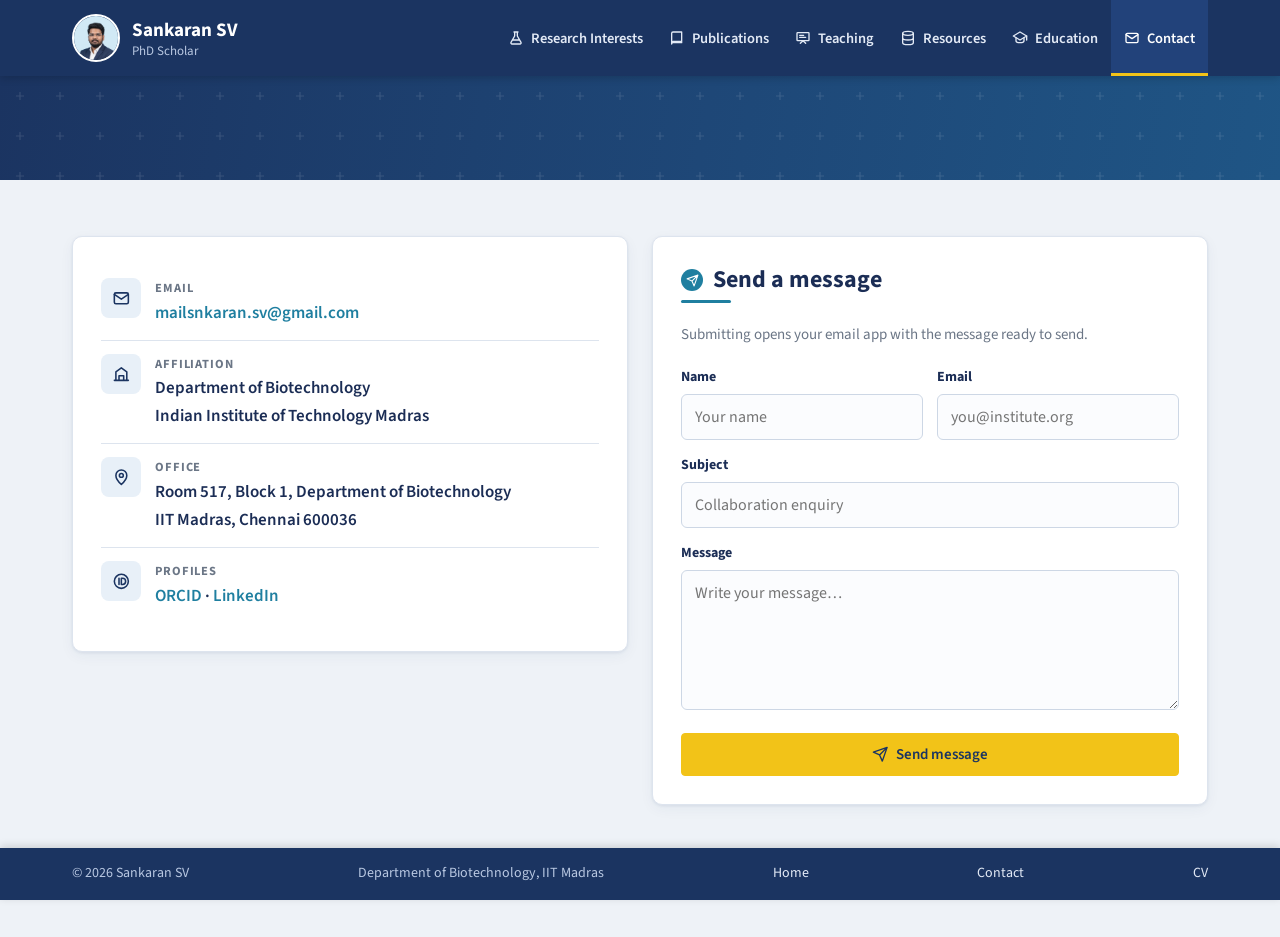
==== commit 53d48471: "Add files via upload" ====
--- a/contact.html
+++ b/contact.html
@@ -3,63 +3,33 @@
 <head>
   <meta charset="UTF-8">
   <meta name="viewport" content="width=device-width, initial-scale=1.0">
-  <meta name="description" content="Academic homepage of Your Name — PhD scholar in bioinformatics.">
-  <title>Contact | Your Name</title>
+  <meta name="description" content="Academic homepage of Sankaran SV — PhD scholar, Department of Biotechnology, IIT Madras.">
+  <title>Contact | Sankaran SV</title>
   <link rel="preconnect" href="https://fonts.googleapis.com">
   <link rel="preconnect" href="https://fonts.gstatic.com" crossorigin>
-  <link href="https://fonts.googleapis.com/css2?family=Alegreya:wght@500;700&family=Source+Sans+3:ital,wght@0,400;0,600;0,700;1,400&display=swap" rel="stylesheet">
+  <link href="https://fonts.googleapis.com/css2?family=Source+Sans+3:ital,wght@0,400;0,600;0,700;1,400&display=swap" rel="stylesheet">
   <link rel="stylesheet" href="styles.css">
 </head>
 <body>
 
-<header class="site-header">
-  <div class="container nav">
-    <a href="index.html" class="brand" aria-label="Home">
-      <span class="brand-mark">YN</span>
-      <span class="brand-text">
-        <span class="brand-name">Your Name</span>
-        <span class="brand-sub">PhD Scholar · Bioinformatics</span>
-      </span>
-    </a>
-    <button class="menu-toggle" id="menuToggle" aria-label="Open menu" aria-expanded="false"><svg class="i" viewBox="0 0 24 24"><path d="M4 7h16M4 12h16M4 17h16"/></svg></button>
-    <nav aria-label="Main">
-      <ul class="nav-links" id="navLinks">
-        <li><a href="research.html"><svg class="i" viewBox="0 0 24 24"><path d="M9 3h6M10 3v6L4.5 18.5A1.7 1.7 0 0 0 6 21h12a1.7 1.7 0 0 0 1.5-2.5L14 9V3M7 15h10"/></svg><span>Research Interests</span></a></li>
-        <li><a href="publications.html"><svg class="i" viewBox="0 0 24 24"><path d="M4 19V5a2 2 0 0 1 2-2h13v16H6a2 2 0 0 0-2 2zM4 19a2 2 0 0 1 2-2h13"/></svg><span>Publications</span></a></li>
-        <li><a href="teaching.html"><svg class="i" viewBox="0 0 24 24"><rect x="3" y="4" width="18" height="12" rx="1"/><path d="M8 20l4-4 4 4M7 8h6M7 11h9"/></svg><span>Teaching</span></a></li>
-        <li><a href="resources.html"><svg class="i" viewBox="0 0 24 24"><ellipse cx="12" cy="5" rx="8" ry="3"/><path d="M4 5v7c0 1.7 3.6 3 8 3s8-1.3 8-3V5M4 12v7c0 1.7 3.6 3 8 3s8-1.3 8-3v-7"/></svg><span>Resources</span></a></li>
-        <li><a href="education.html"><svg class="i" viewBox="0 0 24 24"><path d="M2 9l10-6 10 6-10 6z"/><path d="M6 11.5V16c0 1.5 2.7 3 6 3s6-1.5 6-3v-4.5M22 9v6"/></svg><span>Education</span></a></li>
-        <li><a href="contact.html" class="active" aria-current="page"><svg class="i" viewBox="0 0 24 24"><rect x="3" y="5" width="18" height="14" rx="2"/><path d="M3 7l9 6 9-6"/></svg><span>Contact</span></a></li>
-        <li><a href="cv.html"><svg class="i" viewBox="0 0 24 24"><path d="M14 3H7a2 2 0 0 0-2 2v14a2 2 0 0 0 2 2h10a2 2 0 0 0 2-2V8z"/><path d="M14 3v5h5M9 13h6M9 17h6"/></svg><span>CV</span></a></li>
-      </ul>
-    </nav>
-  </div>
-</header>
+<!-- Header and footer come from layout.js (edit them there) -->
+<script src="layout.js"></script>
 
 <main>
   <section class="hero-band">
-    <div class="container">
-      <div class="crumbs"><a href="index.html">Home</a> / Contact</div>
-      <h1>Contact</h1>
-      <p>I welcome enquiries about collaboration, research positions, datasets and speaking invitations</p>
-    </div>
   </section>
   <section class="page-body">
     <div class="container contact-grid">
       <div class="card pad">
-        <div class="c-row"><div class="c-ico"><svg class="i" viewBox="0 0 24 24"><rect x="3" y="5" width="18" height="14" rx="2"/><path d="M3 7l9 6 9-6"/></svg></div><div><div class="c-label">Email</div><div class="c-val"><a href="mailto:you@university.edu">you@university.edu</a></div></div></div>
-        <div class="c-row"><div class="c-ico"><svg class="i" viewBox="0 0 24 24"><path d="M3 21h18M5 21V10l7-5 7 5v11M9 21v-6h6v6"/></svg></div><div><div class="c-label">Affiliation</div><div class="c-val">Department of Bioinformatics<br>Your University</div></div></div>
-        <div class="c-row"><div class="c-ico"><svg class="i" viewBox="0 0 24 24"><path d="M12 21s-7-6.2-7-11.5a7 7 0 0 1 14 0C19 14.8 12 21 12 21z"/><circle cx="12" cy="9.5" r="2.5"/></svg></div><div><div class="c-label">Office</div><div class="c-val">Room 000, Building Name<br>City — Postcode, Country</div></div></div>
-        <div class="c-row"><div class="c-ico"><svg class="i" viewBox="0 0 24 24"><circle cx="12" cy="12" r="9"/><path d="M9 8v8M12 8h1.5a4 4 0 0 1 0 8H12z"/></svg></div><div><div class="c-label">ORCID</div><div class="c-val"><a href="https://orcid.org/" target="_blank" rel="noopener">0000-0000-0000-0000</a></div></div></div>
-        <div class="c-row"><div class="c-ico"><svg class="i" viewBox="0 0 24 24"><path d="M2 9l10-6 10 6-10 6z"/><path d="M6 11.5V16c0 1.5 2.7 3 6 3s6-1.5 6-3v-4.5"/></svg></div><div><div class="c-label">Profiles</div><div class="c-val">
-          <a href="https://scholar.google.com/" target="_blank" rel="noopener">Google Scholar</a> ·
-          <a href="https://www.researchgate.net/" target="_blank" rel="noopener">ResearchGate</a> ·
-          <a href="https://github.com/" target="_blank" rel="noopener">GitHub</a> ·
+        <div class="c-row"><div class="c-ico"><svg class="i" viewBox="0 0 24 24"><rect x="3" y="5" width="18" height="14" rx="2"/><path d="M3 7l9 6 9-6"/></svg></div><div><div class="c-label">Email</div><div class="c-val"><a href="mailsnkaran.sv@gmail.com">mailsnkaran.sv@gmail.com</a></div></div></div>
+        <div class="c-row"><div class="c-ico"><svg class="i" viewBox="0 0 24 24"><path d="M3 21h18M5 21V10l7-5 7 5v11M9 21v-6h6v6"/></svg></div><div><div class="c-label">Affiliation</div><div class="c-val">Department of Biotechnology<br>Indian Institute of Technology Madras</div></div></div>
+        <div class="c-row"><div class="c-ico"><svg class="i" viewBox="0 0 24 24"><path d="M12 21s-7-6.2-7-11.5a7 7 0 0 1 14 0C19 14.8 12 21 12 21z"/><circle cx="12" cy="9.5" r="2.5"/></svg></div><div><div class="c-label">Office</div><div class="c-val">Room 517, Block 1, Department of Biotechnology<br>IIT Madras, Chennai 600036</div></div></div>
+        <div class="c-row"><div class="c-ico"><svg class="i" viewBox="0 0 24 24"><circle cx="12" cy="12" r="9"/><path d="M9 8v8M12 8h1.5a4 4 0 0 1 0 8H12z"/></svg></div><div><div class="c-label">Profiles</div><div class="c-val">
+          <a href="https://orcid.org/" target="_blank" rel="noopener">ORCID</a> ·
           <a href="https://www.linkedin.com/" target="_blank" rel="noopener">LinkedIn</a></div></div></div>
       </div>
 
-      <!-- Change data-email to your own address -->
-      <form class="card pad form-card" id="contactForm" data-email="you@university.edu">
+      <form class="card pad form-card" id="contactForm" data-email="mailsankaran.sv@gmail.com">
         <h2 class="section-h"><span class="dot"><svg class="i" viewBox="0 0 24 24"><path d="M22 2L11 13M22 2l-7 20-4-9-9-4z"/></svg></span>Send a message</h2>
         <p>Submitting opens your email app with the message ready to send.</p>
         <div class="row2">
@@ -74,13 +44,6 @@
   </section>
 </main>
 
-<footer>
-  <div class="container foot">
-    <span>© <span id="year">2026</span> Your Name · Department of Bioinformatics, Your University</span>
-    <span><a href="index.html">Home</a> · <a href="contact.html">Contact</a> · <a href="cv.html">CV</a></span>
-  </div>
-</footer>
-
 <script src="script.js"></script>
 </body>
 </html>
--- a/styles.css
+++ b/styles.css
@@ -18,9 +18,11 @@
   --soft: #e8f0f8;
   --radius: 10px;
   --shadow: 0 1px 3px rgba(27,52,97,.08), 0 4px 14px rgba(27,52,97,.05);
-  --serif: "Alegreya", Georgia, "Times New Roman", serif;
+  --serif: "Source Sans 3", "Source Sans Pro", system-ui, -apple-system, "Segoe UI", Roboto, sans-serif;   /* same font everywhere */
   --sans: "Source Sans 3", "Source Sans Pro", system-ui, -apple-system, "Segoe UI", Roboto, sans-serif;
   --gutter: clamp(16px, 4vw, 32px);
+  --head-h: 76px;
+  --foot-h: 52px;
 }
 
 *, *::before, *::after { margin: 0; padding: 0; box-sizing: border-box; }
@@ -31,6 +33,7 @@
   line-height: 1.65; color: var(--text); background: var(--bg);
   -webkit-font-smoothing: antialiased;
   min-height: 100vh; display: flex; flex-direction: column;
+  padding-top: var(--head-h); padding-bottom: var(--foot-h);
 }
 main { flex: 1; }
 a { color: var(--teal); text-decoration: none; }
@@ -43,10 +46,9 @@
 /* =========================================================
    HEADER / NAVIGATION  (solid navy, gold active underline)
    ========================================================= */
-.site-header { position: sticky; top: 0; z-index: 100; background: var(--navy); box-shadow: 0 2px 8px rgba(0,0,0,.18); }
-.nav { display: flex; align-items: stretch; justify-content: space-between; min-height: 76px; gap: 24px; }
-.site-header .container { max-width: 1400px; }
-@media (max-width: 1480px) and (min-width: 1241px) { .brand-sub { display: none; } .nav-links a { padding: 0 11px; } }
+.site-header { position: fixed; top: 0; left: 0; right: 0; z-index: 100; background: var(--navy); box-shadow: 0 2px 8px rgba(0,0,0,.18); }
+.nav { display: flex; align-items: stretch; justify-content: space-between; min-height: var(--head-h); gap: 24px; }
+@media (max-width: 1200px) and (min-width: 1041px) { .nav-links a { padding: 0 10px; } }
 .brand { display: flex; align-items: center; gap: 12px; color: #fff; padding: 10px 0; min-width: 0; }
 .brand:hover { color: #fff; text-decoration: none; }
 .brand-mark {
@@ -94,7 +96,7 @@
 }
 .hero-band > .container { position: relative; }
 .hero-band h1 { font-family: var(--serif); color: var(--gold-text); font-size: clamp(28px, 4.2vw, 42px); margin-bottom: 6px; }
-.hero-band p { color: #eef3fb; font-size: clamp(16px, 1.6vw, 20px); max-width: 820px; margin: 0 auto; }
+.hero-band p { color: #eef3fb; font-size: clamp(16px, 1.6vw, 20px); }
 .crumbs { font-size: 13.5px; color: #b9c8e2; margin-bottom: 10px; }
 .crumbs a { color: #dfe8f6; }
 .crumbs a:hover { color: #fff; }
@@ -228,7 +230,7 @@
 /* =========================================================
    RESEARCH
    ========================================================= */
-.lead { font-size: 1.08em; max-width: 860px; margin-bottom: 32px; }
+.lead { font-size: 1.08em; margin-bottom: 32px; }
 .theme-grid { display: grid; grid-template-columns: repeat(auto-fit, minmax(min(100%, 420px), 1fr)); gap: 18px; }
 .theme { padding: clamp(20px, 2.6vw, 28px); border-top: 3px solid var(--teal); }
 .theme:nth-child(2) { border-top-color: #7b3fa0; }
@@ -341,15 +343,15 @@
 /* =========================================================
    FOOTER
    ========================================================= */
-footer { background: var(--navy); color: #b9c8e2; padding: 24px 0; font-size: 14.5px; }
-.foot { display: flex; justify-content: space-between; align-items: center; gap: 10px; flex-wrap: wrap; }
+footer { position: fixed; left: 0; right: 0; bottom: 0; z-index: 90; background: var(--navy); color: #b9c8e2; font-size: 14px; box-shadow: 0 -2px 8px rgba(0,0,0,.15); }
+.foot { display: flex; justify-content: space-between; align-items: center; gap: 4px 20px; flex-wrap: wrap; min-height: var(--foot-h); padding-top: 6px; padding-bottom: 6px; }
 .foot a { color: #e3eaf6; }
 .foot a:hover { color: var(--gold); }
 
 /* =========================================================
    RESPONSIVE — tablet & phone
    ========================================================= */
-@media (max-width: 1240px) {           /* collapse 7-item menu to a button */
+@media (max-width: 1040px) {           /* collapse 7-item menu to a button */
   .menu-toggle { display: inline-flex; }
   .nav { position: relative; flex-wrap: wrap; }
   .nav > nav { width: 100%; display: block; }
@@ -357,13 +359,13 @@
     display: none; flex-direction: column; width: 100%;
     padding: 4px 0 12px; border-top: 1px solid rgba(255,255,255,.12);
   }
-  .nav-links.open { display: flex; }
+  .nav-links.open { display: flex; max-height: calc(100vh - var(--head-h) - var(--foot-h)); overflow-y: auto; }
   .nav-links li { width: 100%; }
   .nav-links a { flex: 1; padding: 13px 12px; border-top: 0; border-bottom: 0; border-left: 3px solid transparent; }
   .nav-links a.active { border-left-color: var(--gold); }
   .nav-links svg.i { width: 18px; height: 18px; }
 }
-@media (min-width: 700px) and (max-width: 1240px) {   /* tablet: two-column menu */
+@media (min-width: 700px) and (max-width: 1040px) {   /* tablet: two-column menu */
   .nav-links.open { display: grid; grid-template-columns: 1fr 1fr; column-gap: 12px; }
 }
 @media (max-width: 960px) {
@@ -372,7 +374,9 @@
   .cv-grid { grid-template-columns: 1fr; }
 }
 @media (max-width: 560px) {
-  .nav { min-height: 64px; }
+  :root { --head-h: 64px; --foot-h: 76px; }
+  .foot { justify-content: space-evenly; text-align: center; font-size: 13px; }
+  .foot > span { flex-basis: 100%; }
   .brand-mark { width: 40px; height: 40px; font-size: 16px; }
   .brand-name { font-size: 17px; }
   .brand-sub { display: none; }
@@ -385,3 +389,74 @@
   .btn { width: 100%; }
   .cv-bar > div:last-child { width: 100%; }
 }
+
+/* =========================================================
+   JUSTIFIED TEXT — every paragraph and list line
+   ========================================================= */
+main p, main li, main dd, main td, .p-cite {
+  text-align: justify; text-justify: inter-word; hyphens: auto; -webkit-hyphens: auto;
+}
+.hero-band p { text-align: justify; text-align-last: center; }
+.profile-card .org, .profile-card .role { text-align: center; }
+
+/* =========================================================
+   PUBLICATIONS — plain list (no cards)
+   ========================================================= */
+.pub-year { font: 700 20px var(--serif); color: var(--navy); margin: 26px 0 6px; padding-bottom: 6px; border-bottom: 1px solid var(--line); }
+.pub-year:first-of-type { margin-top: 0; }
+/* Publications shown as a bullet list */
+.cite-list { list-style: none; padding-left: 0; margin: 0; }
+.cite-list li { position: relative; padding-left: 1.6em !important; }
+.cite-list li::before {
+  content: ""; position: absolute; left: 0.35em; top: calc(10px + 0.62em);
+  width: 7px; height: 7px; border-radius: 50%; background: var(--teal);
+}
+.cite-list li { padding: 10px 0 10px 6px; border-bottom: 1px dashed var(--line); }
+.cite-list li:last-child { border-bottom: none; }
+.cite-list li::marker { color: var(--teal); font-weight: 700; }
+.cite-list b { color: var(--ink); }
+.cite-list .jt { font-style: italic; }
+.cite-list .status { display: inline; font-size: .85em; text-transform: none; letter-spacing: 0; color: #8a6a00; background: #fdf6dc; border: 1px solid #f0dc8c; border-radius: 4px; padding: 0 6px; }
+.pub-note { margin-top: 24px; color: var(--muted); font-size: 14.5px; }
+
+/* =========================================================
+   HEADER PHOTO (circle, always shown next to the name)
+   ========================================================= */
+.brand-photo {
+  width: 48px; height: 48px; border-radius: 50%; overflow: hidden; flex-shrink: 0;
+  border: 2px solid #fff; background: #dfe8f6; display: grid; place-items: center;
+}
+.brand-photo img { width: 100%; height: 100%; object-fit: cover; }
+.brand-photo .ini { display: none; font-weight: 700; font-size: 16px; color: var(--navy); }
+.brand-photo.no-img .ini { display: block; }
+@media (max-width: 560px) { .brand-photo { width: 42px; height: 42px; } }
+
+/* =========================================================
+   PUBLICATION LINKS — black titles that open the paper
+   ========================================================= */
+.cite-list li { color: #000; }
+.cite-list b { color: #000; }
+.cite-list a.pt { color: #000; font-weight: 400; text-decoration: underline; text-decoration-color: rgba(0,0,0,.35); text-underline-offset: 3px; }
+.cite-list a.pt:hover { color: #000; text-decoration-color: #000; text-decoration-thickness: 2px; }
+.pub-year { font-family: var(--sans); }
+
+/* =========================================================
+   RESEARCH — one wide card per theme, image alternates side
+   ========================================================= */
+.theme-list { display: flex; flex-direction: column; gap: 22px; }
+.theme-row { display: grid; grid-template-columns: 1.3fr 1fr; overflow: hidden; border-top: 3px solid var(--teal); }
+.theme-row:nth-child(5n+2) { border-top-color: #7b3fa0; }
+.theme-row:nth-child(5n+3) { border-top-color: #e08a1e; }
+.theme-row:nth-child(5n+4) { border-top-color: #c0392b; }
+.theme-row:nth-child(5n+5) { border-top-color: var(--navy); }
+.theme-body { padding: clamp(22px, 3vw, 36px); display: flex; flex-direction: column; justify-content: center; }
+.theme-body h3 { font-size: clamp(19px, 1.9vw, 23px); }
+.theme-body p { margin-bottom: 14px; }
+.theme-media { background: var(--soft); min-height: 240px; }
+.theme-media img { width: 100%; height: 100%; object-fit: cover; }
+.theme-row:nth-child(even) { grid-template-columns: 1fr 1.3fr; }
+.theme-row:nth-child(even) .theme-media { order: -1; }
+@media (max-width: 760px) {
+  .theme-row, .theme-row:nth-child(even) { grid-template-columns: 1fr; }
+  .theme-row .theme-media, .theme-row:nth-child(even) .theme-media { order: -1; min-height: 0; aspect-ratio: 16 / 9; }
+}
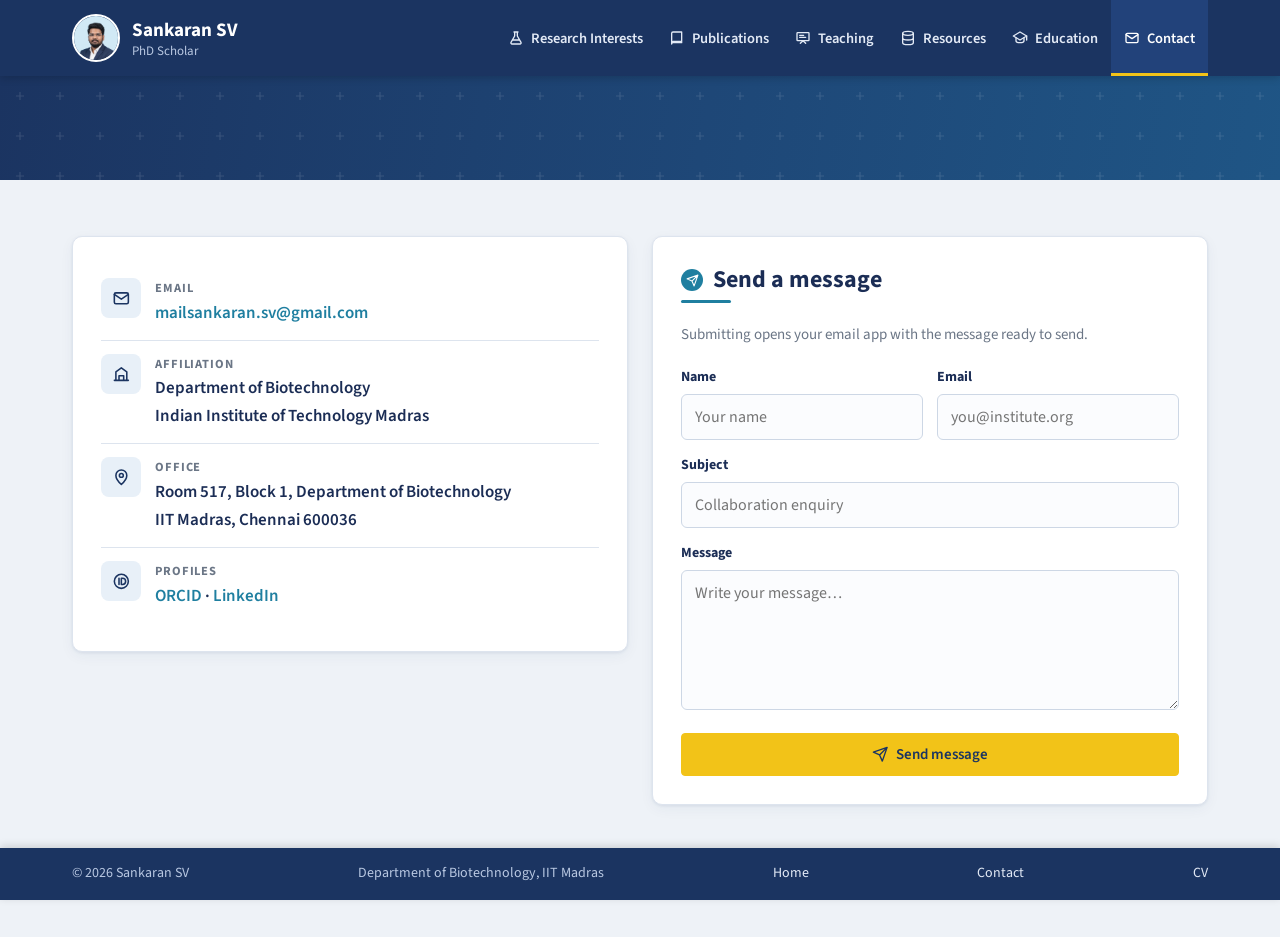
==== commit ad0a049d: "Update contact.html" ====
--- a/contact.html
+++ b/contact.html
@@ -21,12 +21,12 @@
   <section class="page-body">
     <div class="container contact-grid">
       <div class="card pad">
-        <div class="c-row"><div class="c-ico"><svg class="i" viewBox="0 0 24 24"><rect x="3" y="5" width="18" height="14" rx="2"/><path d="M3 7l9 6 9-6"/></svg></div><div><div class="c-label">Email</div><div class="c-val"><a href="mailsnkaran.sv@gmail.com">mailsnkaran.sv@gmail.com</a></div></div></div>
+        <div class="c-row"><div class="c-ico"><svg class="i" viewBox="0 0 24 24"><rect x="3" y="5" width="18" height="14" rx="2"/><path d="M3 7l9 6 9-6"/></svg></div><div><div class="c-label">Email</div><div class="c-val"><a href="mailsnkaran.sv@gmail.com">mailsankaran.sv@gmail.com</a></div></div></div>
         <div class="c-row"><div class="c-ico"><svg class="i" viewBox="0 0 24 24"><path d="M3 21h18M5 21V10l7-5 7 5v11M9 21v-6h6v6"/></svg></div><div><div class="c-label">Affiliation</div><div class="c-val">Department of Biotechnology<br>Indian Institute of Technology Madras</div></div></div>
         <div class="c-row"><div class="c-ico"><svg class="i" viewBox="0 0 24 24"><path d="M12 21s-7-6.2-7-11.5a7 7 0 0 1 14 0C19 14.8 12 21 12 21z"/><circle cx="12" cy="9.5" r="2.5"/></svg></div><div><div class="c-label">Office</div><div class="c-val">Room 517, Block 1, Department of Biotechnology<br>IIT Madras, Chennai 600036</div></div></div>
         <div class="c-row"><div class="c-ico"><svg class="i" viewBox="0 0 24 24"><circle cx="12" cy="12" r="9"/><path d="M9 8v8M12 8h1.5a4 4 0 0 1 0 8H12z"/></svg></div><div><div class="c-label">Profiles</div><div class="c-val">
-          <a href="https://orcid.org/" target="_blank" rel="noopener">ORCID</a> ·
-          <a href="https://www.linkedin.com/" target="_blank" rel="noopener">LinkedIn</a></div></div></div>
+          <a href="https://orcid.org/0009-0004-0771-1689" target="_blank" rel="noopener">ORCID</a> ·
+          <a href="https://www.linkedin.com/in/sankaran-sv-7822a41b9/" target="_blank" rel="noopener">LinkedIn</a></div></div></div>
       </div>
 
       <form class="card pad form-card" id="contactForm" data-email="mailsankaran.sv@gmail.com">
